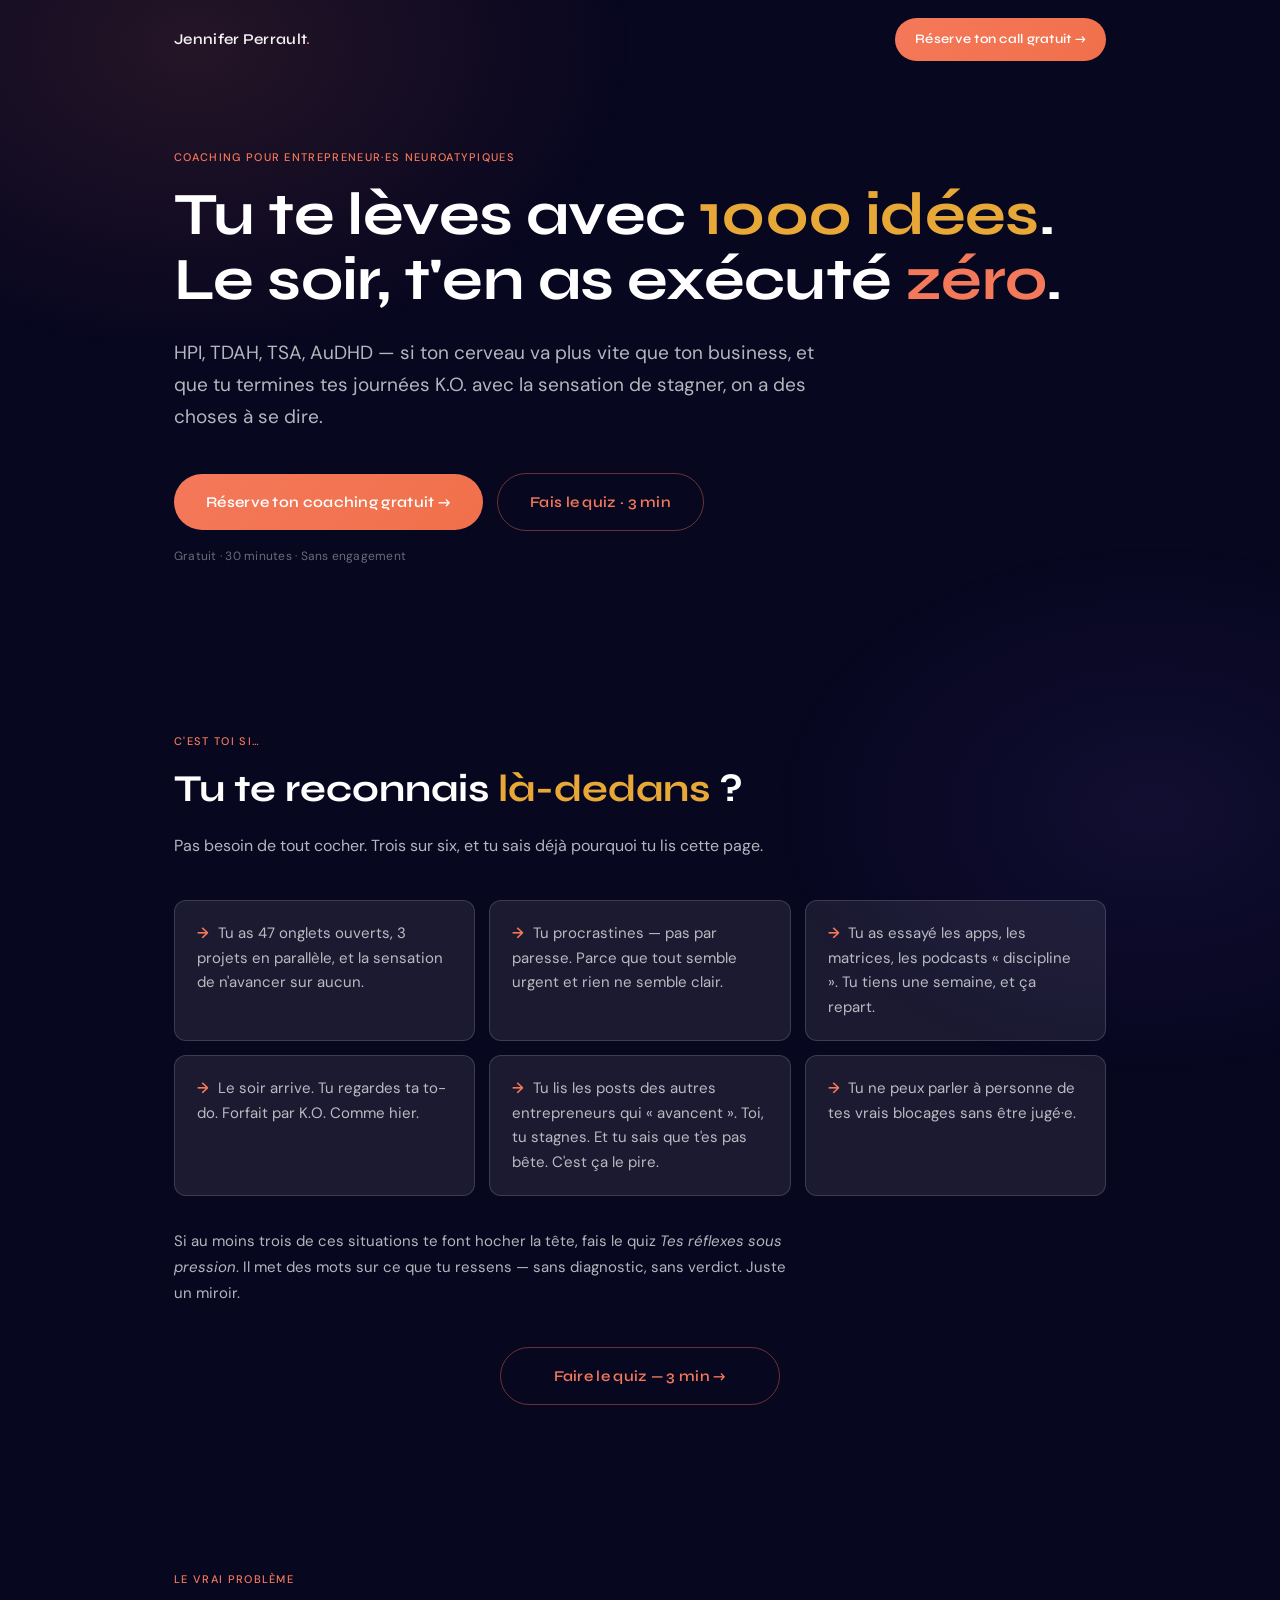
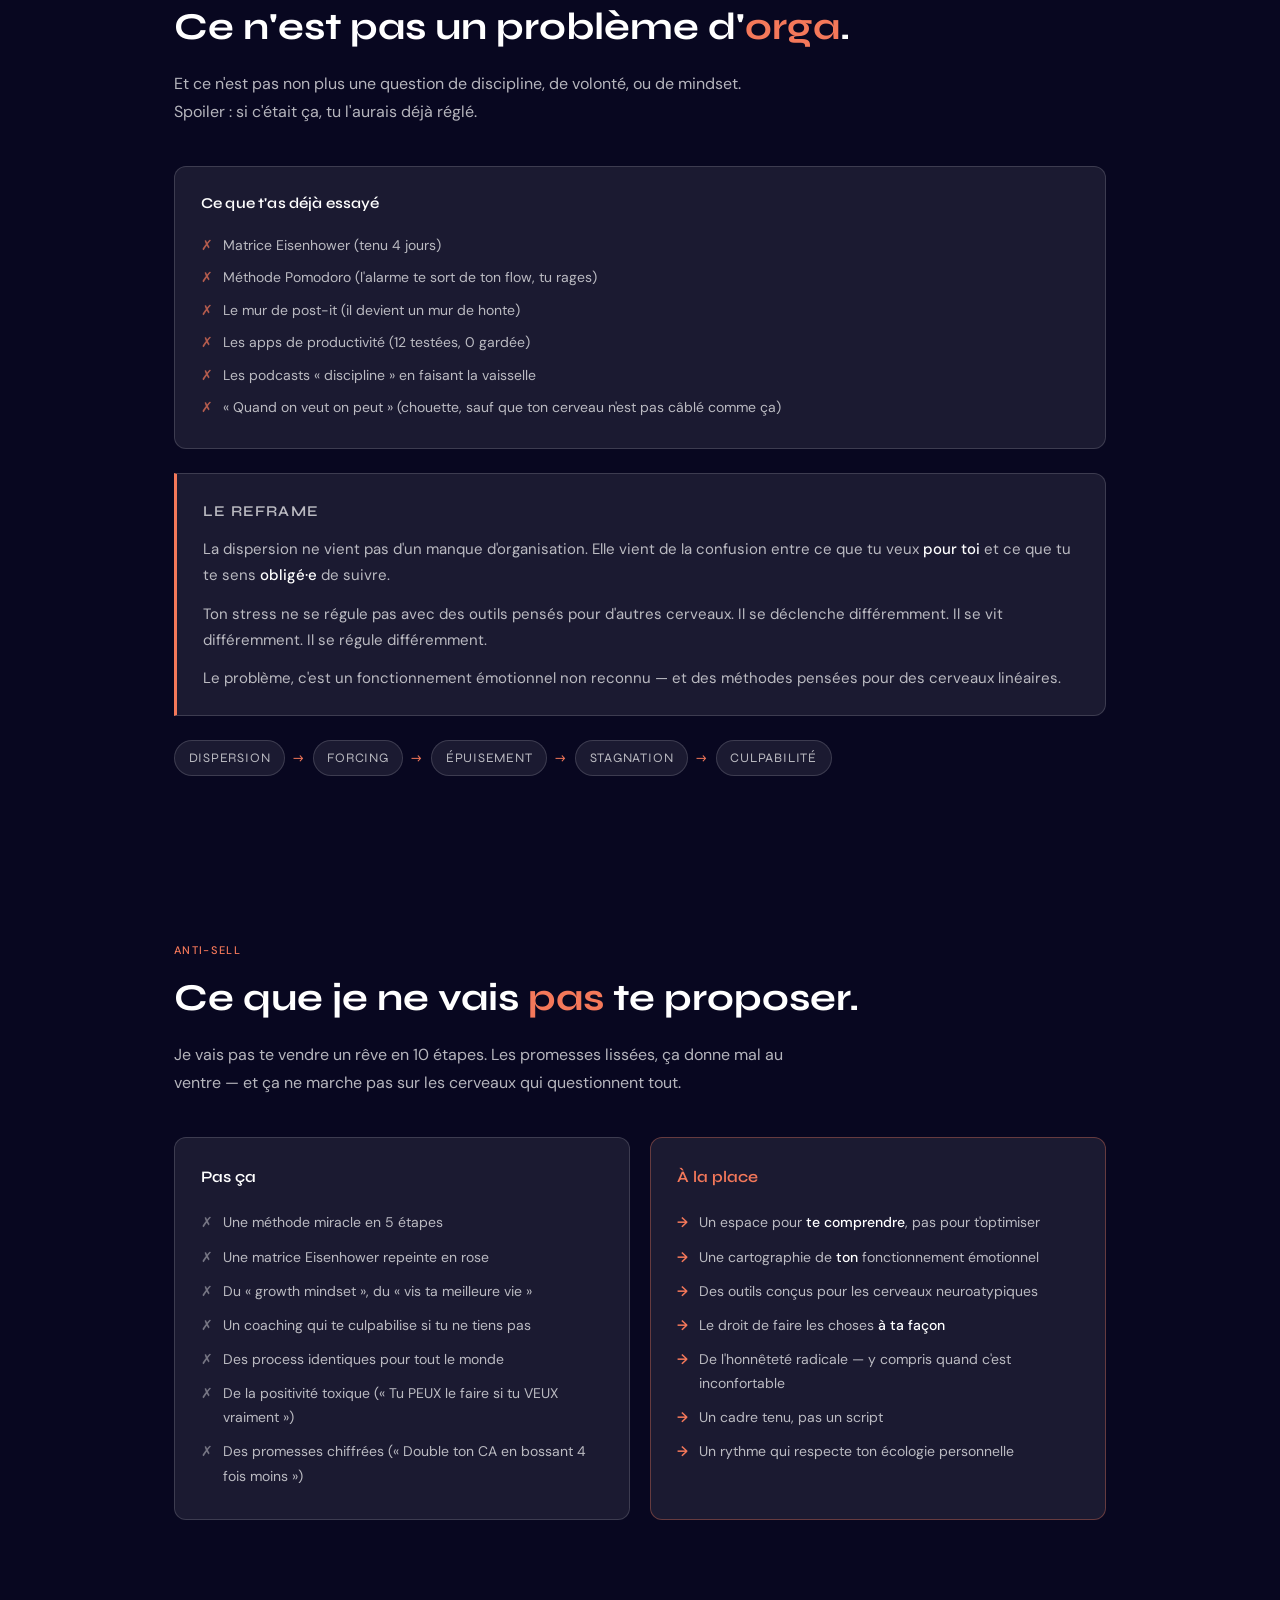
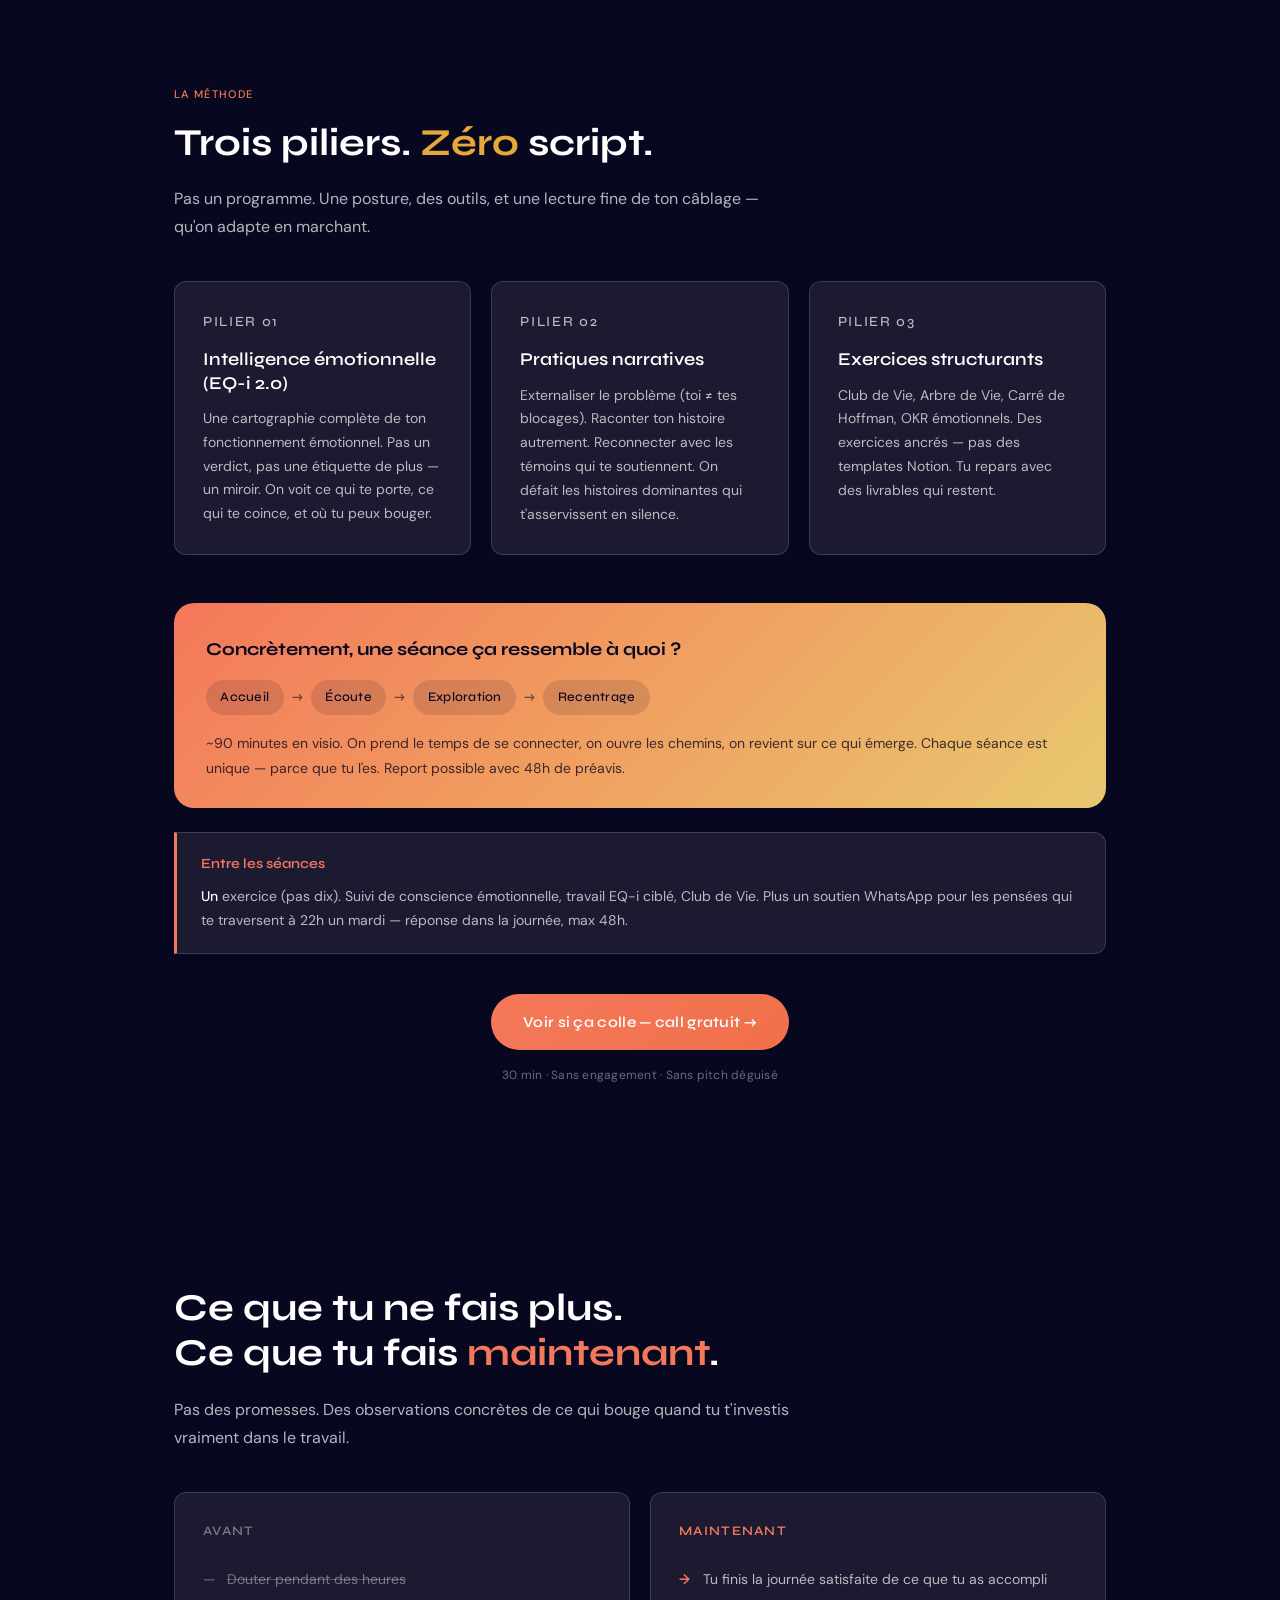
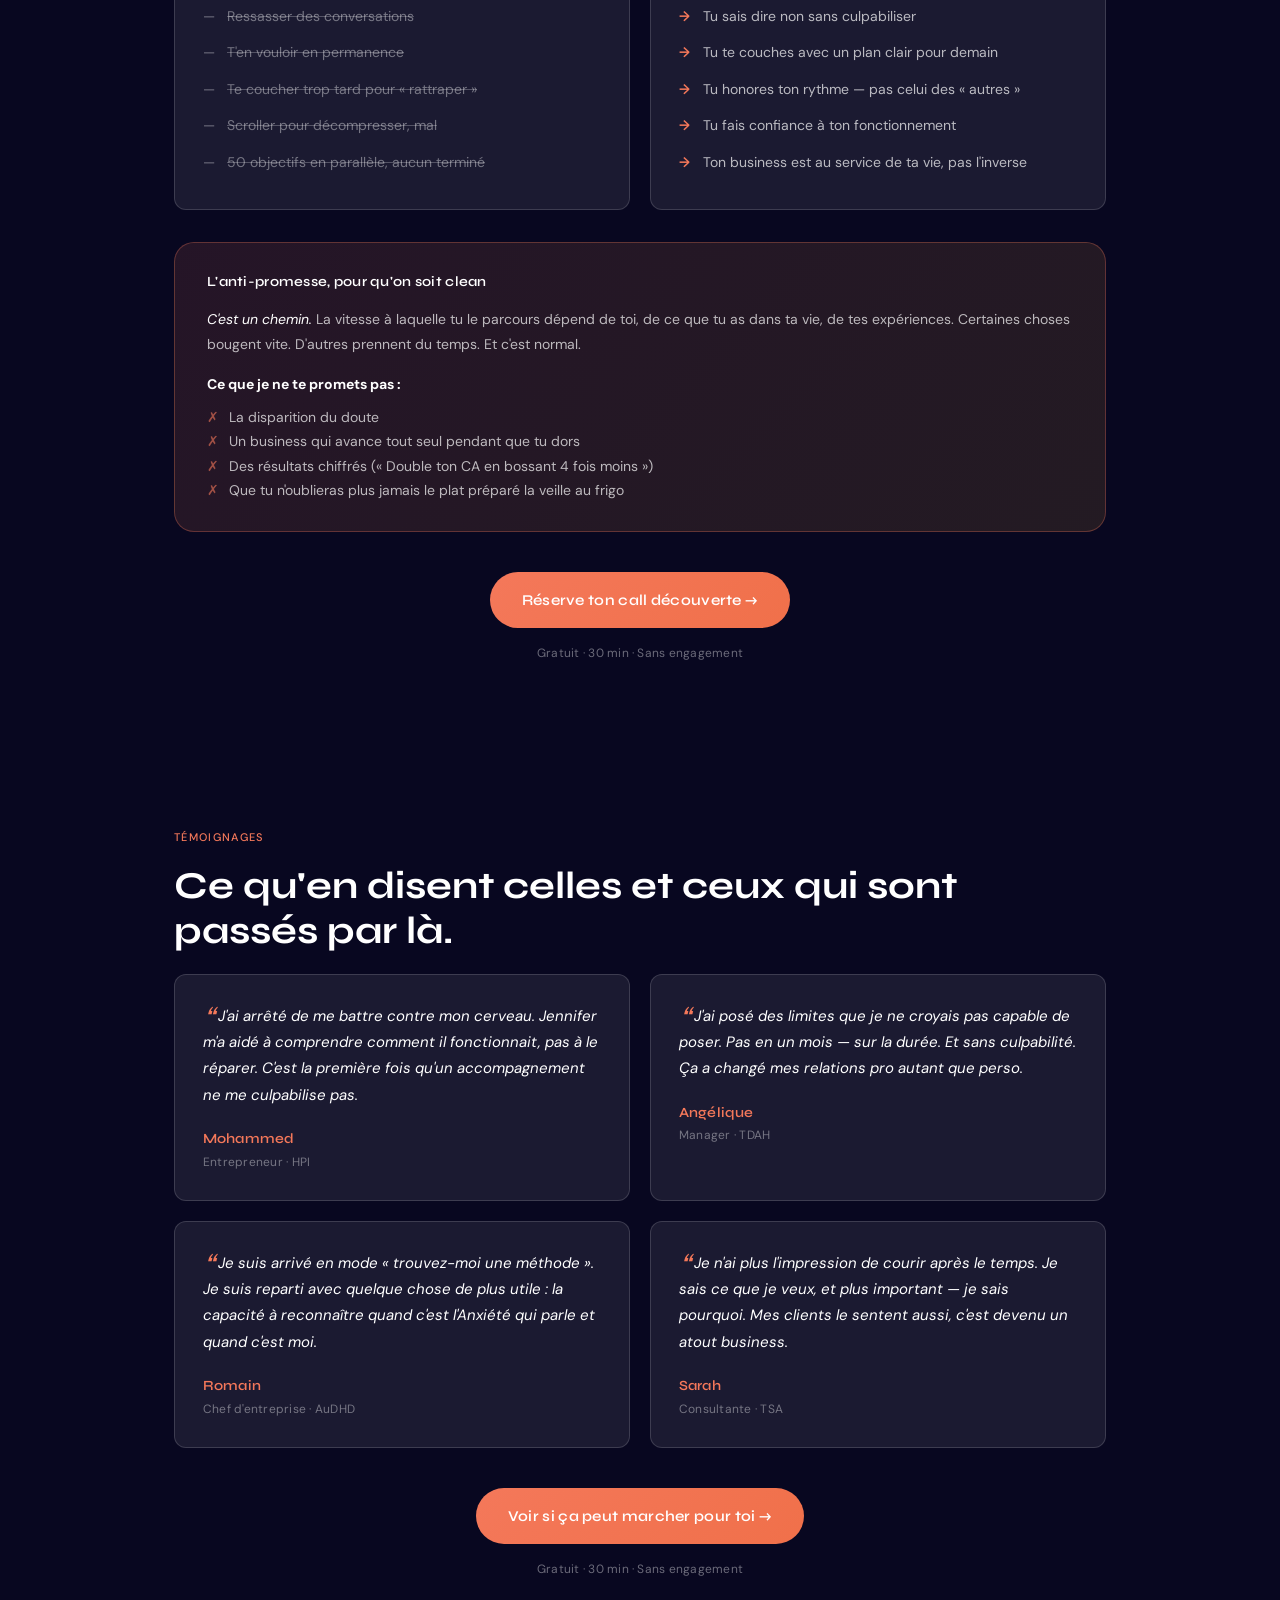
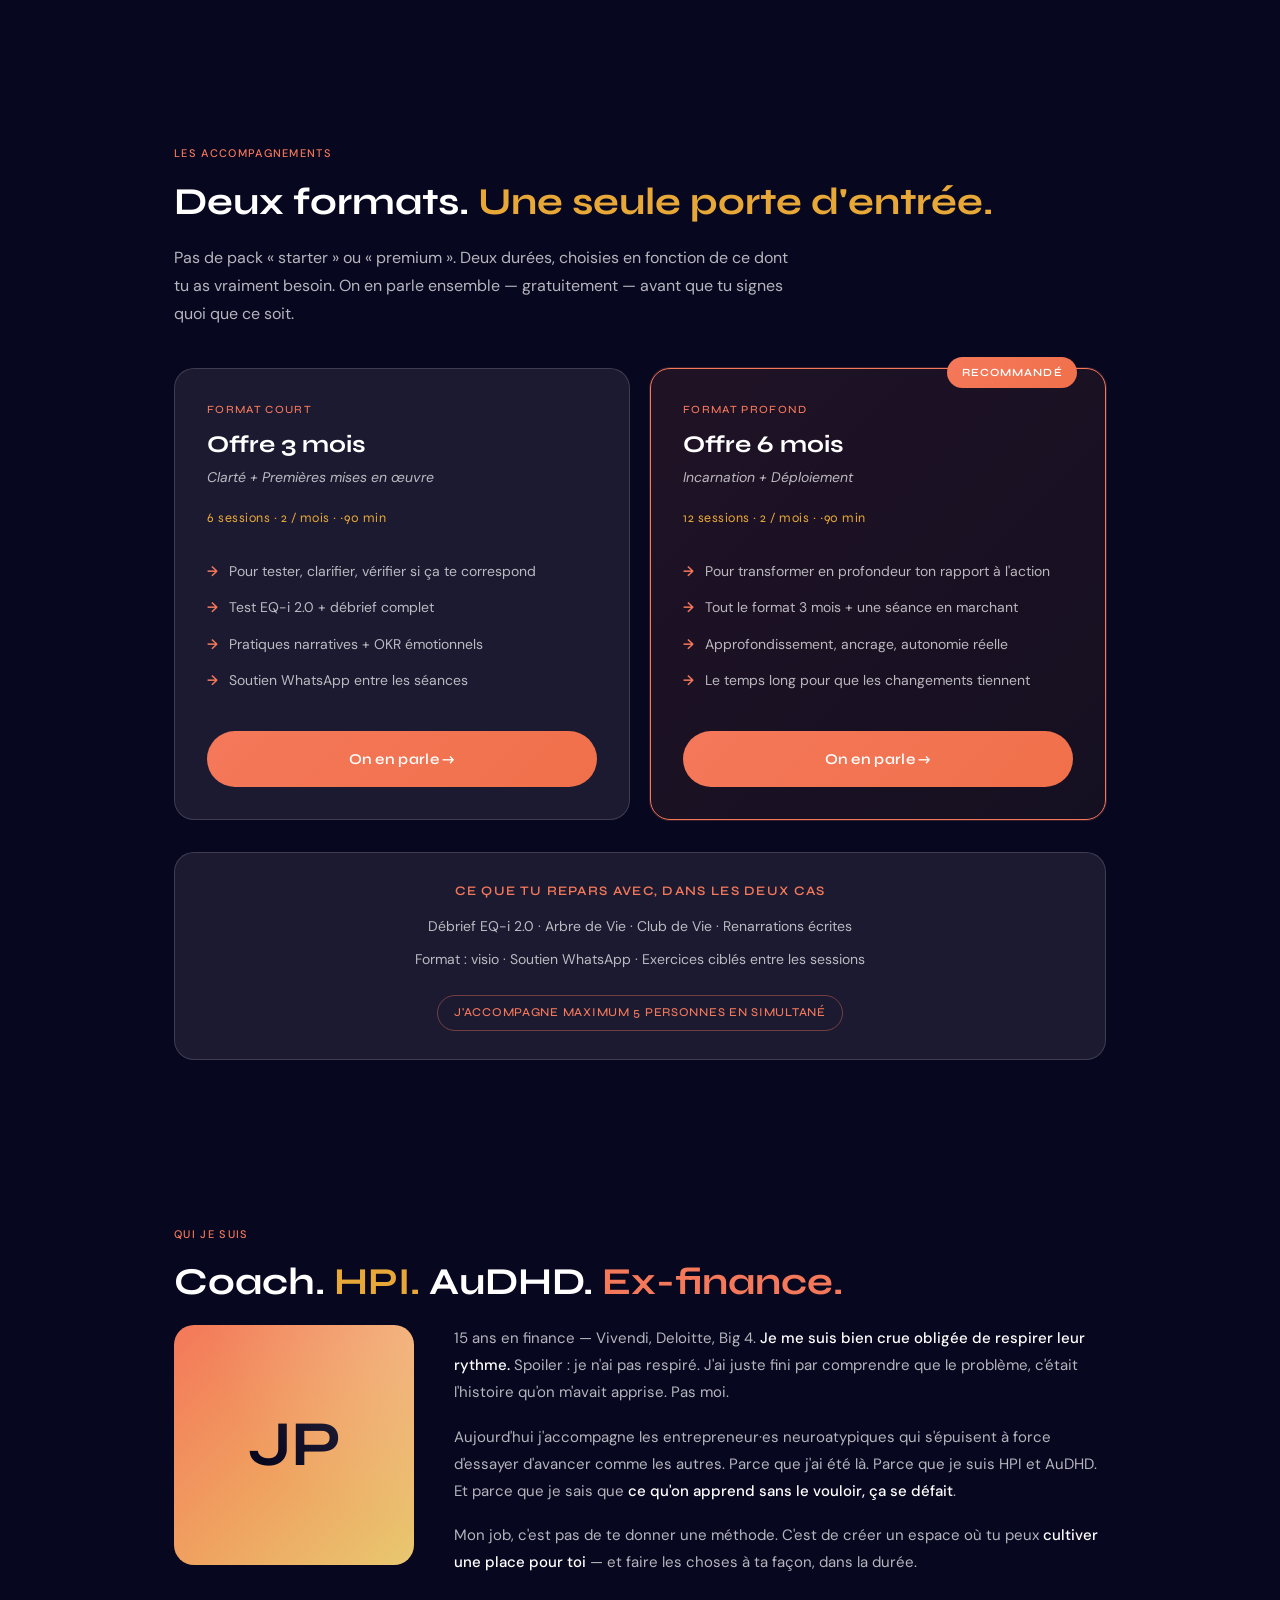
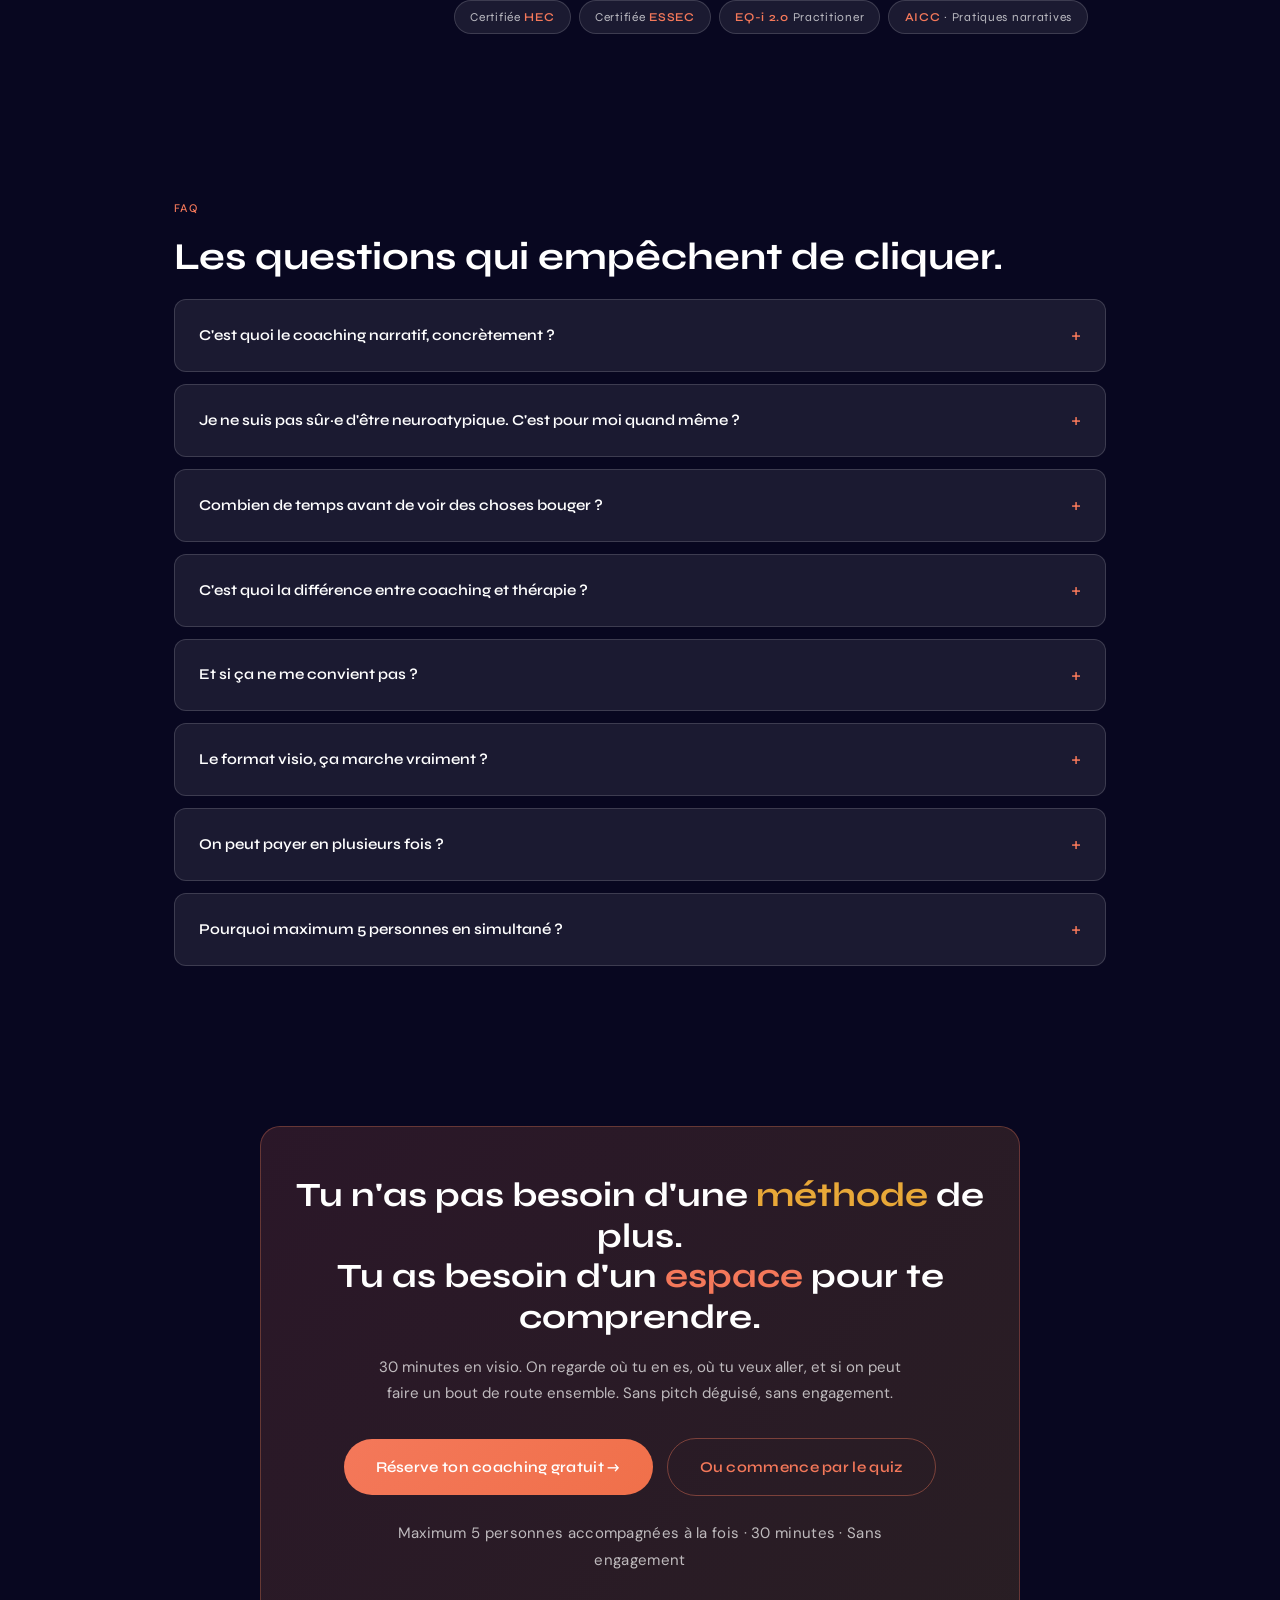
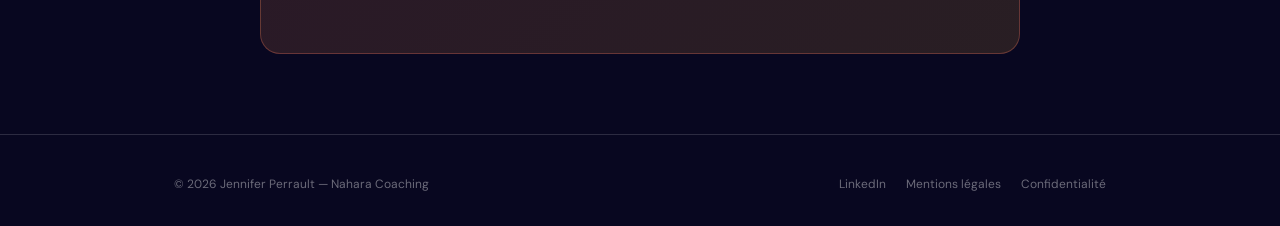
==== index.html @ 81ab76dd "Initial commit" ====
<!DOCTYPE html>
<html lang="fr">
<head>
<meta charset="UTF-8" />
<meta name="viewport" content="width=device-width, initial-scale=1.0" />
<title>Jennifer Perrault — Coaching pour entrepreneur·es neuroatypiques</title>
<meta name="description" content="Coaching narratif + intelligence émotionnelle pour entrepreneur·es HPI, TDAH, TSA. Sortir du cycle dispersion → forcing → épuisement, sans méthode miracle." />
<meta name="author" content="Jennifer Perrault — Nahara Coaching" />
<meta name="robots" content="index, follow" />
<link rel="canonical" href="https://nahara-coaching.com/" />

<meta property="og:type" content="website" />
<meta property="og:title" content="Jennifer Perrault — Coaching pour entrepreneur·es neuroatypiques" />
<meta property="og:description" content="Si ton cerveau va plus vite que ton business, on a des choses à se dire. HPI · TDAH · TSA · AuDHD." />
<meta property="og:url" content="https://nahara-coaching.com/" />
<meta property="og:image" content="https://nahara-coaching.com/assets/img/og-image.svg" />
<meta property="og:locale" content="fr_FR" />
<meta name="twitter:card" content="summary_large_image" />
<meta name="twitter:title" content="Jennifer Perrault — Coaching pour entrepreneur·es neuroatypiques" />
<meta name="twitter:description" content="Si ton cerveau va plus vite que ton business, on a des choses à se dire." />
<meta name="twitter:image" content="https://nahara-coaching.com/assets/img/og-image.svg" />
<meta name="theme-color" content="#080720" />

<link rel="icon" type="image/svg+xml" href="assets/img/favicon.svg" />

<link rel="preconnect" href="https://fonts.googleapis.com" />
<link rel="preconnect" href="https://fonts.gstatic.com" crossorigin />
<link href="https://fonts.googleapis.com/css2?family=Syne:wght@400;500;600;700&family=DM+Sans:ital,wght@0,300;0,400;0,500;1,300;1,400&display=swap" rel="stylesheet" />

<link rel="stylesheet" href="assets/css/styles.css" />
</head>
<body>

<a href="#main" class="skip-link">Aller au contenu</a>

<header class="site-header" id="siteHeader">
  <div class="header-inner">
    <a href="#top" class="logo" aria-label="Jennifer Perrault — Retour en haut">Jennifer Perrault<span>.</span></a>
    <a href="https://calendly.com/jennifer-perrault/call-decouverte" class="header-cta" target="_blank" rel="noopener">
      <span class="header-cta-full">Réserve ton call gratuit</span>
      <span aria-hidden="true">→</span>
    </a>
  </div>
</header>

<main id="main">
  <a id="top" tabindex="-1"></a>

  <!-- ============= HERO ============= -->
  <section class="hero" aria-labelledby="hero-h1">
    <div class="container">
      <p class="eyebrow reveal">Coaching pour entrepreneur·es neuroatypiques</p>
      <h1 id="hero-h1" class="reveal">
        Tu te lèves avec <span class="accent-gold">1000 idées</span>.<br>
        Le soir, t'en as exécuté <span class="accent-coral">zéro</span>.
      </h1>
      <p class="hero-sub reveal">
        HPI, TDAH, TSA, AuDHD — si ton cerveau va plus vite que ton business, et que tu termines tes journées K.O. avec la sensation de stagner, on a des choses à se dire.
      </p>
      <div class="btn-group reveal">
        <a href="https://calendly.com/jennifer-perrault/call-decouverte" class="btn btn-primary" target="_blank" rel="noopener">
          Réserve ton coaching gratuit →
        </a>
        <a href="https://quiz.khalil.dedyn.io" class="btn btn-secondary" target="_blank" rel="noopener">
          Fais le quiz · 3 min
        </a>
      </div>
      <p class="micro reveal">Gratuit · 30 minutes · Sans engagement</p>
    </div>
  </section>

  <!-- ============= IDENTIFICATION ============= -->
  <section id="identification" aria-labelledby="id-h2">
    <div class="container">
      <p class="eyebrow reveal">C'est toi si…</p>
      <h2 id="id-h2" class="section-title reveal">Tu te reconnais <span>là-dedans</span> ?</h2>
      <p class="section-sub reveal">
        Pas besoin de tout cocher. Trois sur six, et tu sais déjà pourquoi tu lis cette page.
      </p>

      <div class="id-grid">
        <div class="id-card reveal">Tu as 47 onglets ouverts, 3 projets en parallèle, et la sensation de n'avancer sur aucun.</div>
        <div class="id-card reveal">Tu procrastines — pas par paresse. Parce que tout semble urgent et rien ne semble clair.</div>
        <div class="id-card reveal">Tu as essayé les apps, les matrices, les podcasts « discipline ». Tu tiens une semaine, et ça repart.</div>
        <div class="id-card reveal">Le soir arrive. Tu regardes ta to-do. Forfait par K.O. Comme hier.</div>
        <div class="id-card reveal">Tu lis les posts des autres entrepreneurs qui « avancent ». Toi, tu stagnes. Et tu sais que t'es pas bête. C'est ça le pire.</div>
        <div class="id-card reveal">Tu ne peux parler à personne de tes vrais blocages sans être jugé·e.</div>
      </div>

      <p class="id-transition reveal">
        Si au moins trois de ces situations te font hocher la tête, fais le quiz <em>Tes réflexes sous pression</em>. Il met des mots sur ce que tu ressens — sans diagnostic, sans verdict. Juste un miroir.
      </p>
      <div class="cta-strip reveal">
        <a href="https://quiz.khalil.dedyn.io" class="btn btn-secondary" target="_blank" rel="noopener">
          Faire le quiz — 3 min →
        </a>
      </div>
    </div>
  </section>

  <!-- ============= LE VRAI PROBLÈME ============= -->
  <section id="probleme" aria-labelledby="probleme-h2">
    <div class="container">
      <p class="eyebrow reveal">Le vrai problème</p>
      <h2 id="probleme-h2" class="section-title reveal">
        Ce n'est pas un problème d'<em>orga</em>.
      </h2>
      <p class="section-sub reveal">
        Et ce n'est pas non plus une question de discipline, de volonté, ou de mindset. Spoiler : si c'était ça, tu l'aurais déjà réglé.
      </p>

      <div class="problem-grid">
        <div class="tried-list reveal">
          <h3>Ce que t'as déjà essayé</h3>
          <ul>
            <li>Matrice Eisenhower (tenu 4 jours)</li>
            <li>Méthode Pomodoro (l'alarme te sort de ton flow, tu rages)</li>
            <li>Le mur de post-it (il devient un mur de honte)</li>
            <li>Les apps de productivité (12 testées, 0 gardée)</li>
            <li>Les podcasts « discipline » en faisant la vaisselle</li>
            <li>« Quand on veut on peut » (chouette, sauf que ton cerveau n'est pas câblé comme ça)</li>
          </ul>
        </div>

        <div class="reframe reveal">
          <p class="reframe-title">Le reframe</p>
          <p>
            La dispersion ne vient pas d'un manque d'organisation. Elle vient de la confusion entre ce que tu veux <strong>pour toi</strong> et ce que tu te sens <strong>obligé·e</strong> de suivre.
          </p>
          <p>
            Ton stress ne se régule pas avec des outils pensés pour d'autres cerveaux. Il se déclenche différemment. Il se vit différemment. Il se régule différemment.
          </p>
          <p>
            Le problème, c'est un fonctionnement émotionnel non reconnu — et des méthodes pensées pour des cerveaux linéaires.
          </p>
        </div>
      </div>

      <div class="cycle reveal" aria-label="Cycle : dispersion, forcing, épuisement, stagnation, culpabilité">
        <span>Dispersion</span>
        <span class="arrow" aria-hidden="true">→</span>
        <span>Forcing</span>
        <span class="arrow" aria-hidden="true">→</span>
        <span>Épuisement</span>
        <span class="arrow" aria-hidden="true">→</span>
        <span>Stagnation</span>
        <span class="arrow" aria-hidden="true">→</span>
        <span>Culpabilité</span>
      </div>
    </div>
  </section>

  <!-- ============= ANTI-SELL ============= -->
  <section id="anti-sell" aria-labelledby="antisell-h2">
    <div class="container">
      <p class="eyebrow reveal">Anti-sell</p>
      <h2 id="antisell-h2" class="section-title reveal">Ce que je ne vais <em>pas</em> te proposer.</h2>
      <p class="section-sub reveal">
        Je vais pas te vendre un rêve en 10 étapes. Les promesses lissées, ça donne mal au ventre — et ça ne marche pas sur les cerveaux qui questionnent tout.
      </p>

      <div class="anti-sell">
        <div class="anti-col negative reveal">
          <h3>Pas ça</h3>
          <ul>
            <li>Une méthode miracle en 5 étapes</li>
            <li>Une matrice Eisenhower repeinte en rose</li>
            <li>Du « growth mindset », du « vis ta meilleure vie »</li>
            <li>Un coaching qui te culpabilise si tu ne tiens pas</li>
            <li>Des process identiques pour tout le monde</li>
            <li>De la positivité toxique (« Tu PEUX le faire si tu VEUX vraiment »)</li>
            <li>Des promesses chiffrées (« Double ton CA en bossant 4 fois moins »)</li>
          </ul>
        </div>
        <div class="anti-col positive reveal">
          <h3>À la place</h3>
          <ul>
            <li>Un espace pour <strong>te comprendre</strong>, pas pour t'optimiser</li>
            <li>Une cartographie de <strong>ton</strong> fonctionnement émotionnel</li>
            <li>Des outils conçus pour les cerveaux neuroatypiques</li>
            <li>Le droit de faire les choses <strong>à ta façon</strong></li>
            <li>De l'honnêteté radicale — y compris quand c'est inconfortable</li>
            <li>Un cadre tenu, pas un script</li>
            <li>Un rythme qui respecte ton écologie personnelle</li>
          </ul>
        </div>
      </div>
    </div>
  </section>

  <!-- ============= MÉTHODE ============= -->
  <section id="methode" aria-labelledby="methode-h2">
    <div class="container">
      <p class="eyebrow reveal">La méthode</p>
      <h2 id="methode-h2" class="section-title reveal">
        Trois piliers. <span>Zéro</span> script.
      </h2>
      <p class="section-sub reveal">
        Pas un programme. Une posture, des outils, et une lecture fine de ton câblage — qu'on adapte en marchant.
      </p>

      <div class="pillars">
        <article class="pillar reveal">
          <p class="pillar-num">Pilier 01</p>
          <h3>Intelligence émotionnelle (EQ-i 2.0)</h3>
          <p>Une cartographie complète de ton fonctionnement émotionnel. Pas un verdict, pas une étiquette de plus — un miroir. On voit ce qui te porte, ce qui te coince, et où tu peux bouger.</p>
        </article>
        <article class="pillar reveal">
          <p class="pillar-num">Pilier 02</p>
          <h3>Pratiques narratives</h3>
          <p>Externaliser le problème (toi ≠ tes blocages). Raconter ton histoire autrement. Reconnecter avec les témoins qui te soutiennent. On défait les histoires dominantes qui t'asservissent en silence.</p>
        </article>
        <article class="pillar reveal">
          <p class="pillar-num">Pilier 03</p>
          <h3>Exercices structurants</h3>
          <p>Club de Vie, Arbre de Vie, Carré de Hoffman, OKR émotionnels. Des exercices ancrés — pas des templates Notion. Tu repars avec des livrables qui restent.</p>
        </article>
      </div>

      <div class="session-block reveal">
        <h3>Concrètement, une séance ça ressemble à quoi ?</h3>
        <div class="session-flow" aria-label="Déroulé d'une séance">
          <span>Accueil</span>
          <span class="arrow" aria-hidden="true">→</span>
          <span>Écoute</span>
          <span class="arrow" aria-hidden="true">→</span>
          <span>Exploration</span>
          <span class="arrow" aria-hidden="true">→</span>
          <span>Recentrage</span>
        </div>
        <p>
          ~90 minutes en visio. On prend le temps de se connecter, on ouvre les chemins, on revient sur ce qui émerge. Chaque séance est unique — parce que tu l'es. Report possible avec 48h de préavis.
        </p>
      </div>

      <div class="between-sessions reveal">
        <h4>Entre les séances</h4>
        <p>
          <strong>Un</strong> exercice (pas dix). Suivi de conscience émotionnelle, travail EQ-i ciblé, Club de Vie. Plus un soutien WhatsApp pour les pensées qui te traversent à 22h un mardi — réponse dans la journée, max 48h.
        </p>
      </div>

      <div class="cta-strip reveal">
        <a href="https://calendly.com/jennifer-perrault/call-decouverte" class="btn btn-primary" target="_blank" rel="noopener">
          Voir si ça colle — call gratuit →
        </a>
        <span class="micro">30 min · Sans engagement · Sans pitch déguisé</span>
      </div>
    </div>
  </section>

  <!-- ============= RÉSULTATS ============= -->
  <section id="resultats" aria-labelledby="resultats-h2">
    <div class="container">
      <p class="eyebrow reveal">Ce qui peut changer</p>
      <h2 id="resultats-h2" class="section-title reveal">
        Ce que tu ne fais plus.<br>Ce que tu fais <em>maintenant</em>.
      </h2>
      <p class="section-sub reveal">
        Pas des promesses. Des observations concrètes de ce qui bouge quand tu t'investis vraiment dans le travail.
      </p>

      <div class="results-grid">
        <div class="result-col before reveal">
          <h3>Avant</h3>
          <ul>
            <li>Douter pendant des heures</li>
            <li>Ressasser des conversations</li>
            <li>T'en vouloir en permanence</li>
            <li>Te coucher trop tard pour « rattraper »</li>
            <li>Scroller pour décompresser, mal</li>
            <li>50 objectifs en parallèle, aucun terminé</li>
          </ul>
        </div>
        <div class="result-col after reveal">
          <h3>Maintenant</h3>
          <ul>
            <li>Tu finis la journée satisfaite de ce que tu as accompli</li>
            <li>Tu sais dire non sans culpabiliser</li>
            <li>Tu te couches avec un plan clair pour demain</li>
            <li>Tu honores ton rythme — pas celui des « autres »</li>
            <li>Tu fais confiance à ton fonctionnement</li>
            <li>Ton business est au service de ta vie, pas l'inverse</li>
          </ul>
        </div>
      </div>

      <div class="anti-promise reveal">
        <h4>L'anti-promesse, pour qu'on soit clean</h4>
        <p>
          <em>C'est un chemin.</em> La vitesse à laquelle tu le parcours dépend de toi, de ce que tu as dans ta vie, de tes expériences. Certaines choses bougent vite. D'autres prennent du temps. Et c'est normal.
        </p>
        <p class="not-promise-label"><strong>Ce que je ne te promets pas :</strong></p>
        <ul>
          <li>La disparition du doute</li>
          <li>Un business qui avance tout seul pendant que tu dors</li>
          <li>Des résultats chiffrés (« Double ton CA en bossant 4 fois moins »)</li>
          <li>Que tu n'oublieras plus jamais le plat préparé la veille au frigo</li>
        </ul>
      </div>

      <div class="cta-strip reveal">
        <a href="https://calendly.com/jennifer-perrault/call-decouverte" class="btn btn-primary" target="_blank" rel="noopener">
          Réserve ton call découverte →
        </a>
        <span class="micro">Gratuit · 30 min · Sans engagement</span>
      </div>
    </div>
  </section>

  <!-- ============= TÉMOIGNAGES ============= -->
  <section id="temoignages" aria-labelledby="temoignages-h2">
    <div class="container">
      <p class="eyebrow reveal">Témoignages</p>
      <h2 id="temoignages-h2" class="section-title reveal">Ce qu'en disent celles et ceux qui sont passés par là.</h2>

      <div class="testimonials">
        <article class="testimonial reveal">
          <p class="testimonial-quote">J'ai arrêté de me battre contre mon cerveau. Jennifer m'a aidé à comprendre comment il fonctionnait, pas à le réparer. C'est la première fois qu'un accompagnement ne me culpabilise pas.</p>
          <p class="testimonial-author">Mohammed</p>
          <p class="testimonial-role">Entrepreneur · HPI</p>
        </article>
        <article class="testimonial reveal">
          <p class="testimonial-quote">J'ai posé des limites que je ne croyais pas capable de poser. Pas en un mois — sur la durée. Et sans culpabilité. Ça a changé mes relations pro autant que perso.</p>
          <p class="testimonial-author">Angélique</p>
          <p class="testimonial-role">Manager · TDAH</p>
        </article>
        <article class="testimonial reveal">
          <p class="testimonial-quote">Je suis arrivé en mode « trouvez-moi une méthode ». Je suis reparti avec quelque chose de plus utile : la capacité à reconnaître quand c'est l'Anxiété qui parle et quand c'est moi.</p>
          <p class="testimonial-author">Romain</p>
          <p class="testimonial-role">Chef d'entreprise · AuDHD</p>
        </article>
        <article class="testimonial reveal">
          <p class="testimonial-quote">Je n'ai plus l'impression de courir après le temps. Je sais ce que je veux, et plus important — je sais pourquoi. Mes clients le sentent aussi, c'est devenu un atout business.</p>
          <p class="testimonial-author">Sarah</p>
          <p class="testimonial-role">Consultante · TSA</p>
        </article>
      </div>

      <div class="cta-strip reveal">
        <a href="https://calendly.com/jennifer-perrault/call-decouverte" class="btn btn-primary" target="_blank" rel="noopener">
          Voir si ça peut marcher pour toi →
        </a>
        <span class="micro">Gratuit · 30 min · Sans engagement</span>
      </div>
    </div>
  </section>

  <!-- ============= OFFRES ============= -->
  <section id="offres" aria-labelledby="offres-h2">
    <div class="container">
      <p class="eyebrow reveal">Les accompagnements</p>
      <h2 id="offres-h2" class="section-title reveal">Deux formats. <span>Une seule porte d'entrée.</span></h2>
      <p class="section-sub reveal">
        Pas de pack « starter » ou « premium ». Deux durées, choisies en fonction de ce dont tu as vraiment besoin. On en parle ensemble — gratuitement — avant que tu signes quoi que ce soit.
      </p>

      <div class="offers">
        <article class="offer reveal">
          <p class="offer-eyebrow">Format court</p>
          <h3>Offre 3 mois</h3>
          <p class="offer-tagline">Clarté + Premières mises en œuvre</p>
          <p class="offer-duration">6 sessions · 2 / mois · ~90 min</p>
          <ul>
            <li>Pour tester, clarifier, vérifier si ça te correspond</li>
            <li>Test EQ-i 2.0 + débrief complet</li>
            <li>Pratiques narratives + OKR émotionnels</li>
            <li>Soutien WhatsApp entre les séances</li>
          </ul>
          <a href="https://calendly.com/jennifer-perrault/call-decouverte" class="btn btn-primary" target="_blank" rel="noopener">On en parle →</a>
        </article>

        <article class="offer featured reveal">
          <span class="offer-badge">Recommandé</span>
          <p class="offer-eyebrow">Format profond</p>
          <h3>Offre 6 mois</h3>
          <p class="offer-tagline">Incarnation + Déploiement</p>
          <p class="offer-duration">12 sessions · 2 / mois · ~90 min</p>
          <ul>
            <li>Pour transformer en profondeur ton rapport à l'action</li>
            <li>Tout le format 3 mois + une séance en marchant</li>
            <li>Approfondissement, ancrage, autonomie réelle</li>
            <li>Le temps long pour que les changements tiennent</li>
          </ul>
          <a href="https://calendly.com/jennifer-perrault/call-decouverte" class="btn btn-primary" target="_blank" rel="noopener">On en parle →</a>
        </article>
      </div>

      <div class="offer-common reveal">
        <h4>Ce que tu repars avec, dans les deux cas</h4>
        <p>Débrief EQ-i 2.0 · Arbre de Vie · Club de Vie · Renarrations écrites</p>
        <p>Format : visio · Soutien WhatsApp · Exercices ciblés entre les sessions</p>
        <span class="scarcity">J'accompagne maximum 5 personnes en simultané</span>
      </div>
    </div>
  </section>

  <!-- ============= ABOUT ============= -->
  <section id="about" aria-labelledby="about-h2">
    <div class="container">
      <p class="eyebrow reveal">Qui je suis</p>
      <h2 id="about-h2" class="section-title reveal">Coach. <span>HPI.</span> AuDHD. <em>Ex-finance.</em></h2>

      <div class="about">
        <div class="about-photo reveal" aria-hidden="true">
          <!-- Remplacer par <img src="assets/img/jennifer.jpg" alt="Jennifer Perrault" loading="lazy" /> -->
          JP
        </div>
        <div class="about-text reveal">
          <p>
            15 ans en finance — Vivendi, Deloitte, Big 4. <strong>Je me suis bien crue obligée de respirer leur rythme.</strong> Spoiler : je n'ai pas respiré. J'ai juste fini par comprendre que le problème, c'était l'histoire qu'on m'avait apprise. Pas moi.
          </p>
          <p>
            Aujourd'hui j'accompagne les entrepreneur·es neuroatypiques qui s'épuisent à force d'essayer d'avancer comme les autres. Parce que j'ai été là. Parce que je suis HPI et AuDHD. Et parce que je sais que <strong>ce qu'on apprend sans le vouloir, ça se défait</strong>.
          </p>
          <p>
            Mon job, c'est pas de te donner une méthode. C'est de créer un espace où tu peux <strong>cultiver une place pour toi</strong> — et faire les choses à ta façon, dans la durée.
          </p>

          <div class="badges">
            <span class="badge">Certifiée <strong>HEC</strong></span>
            <span class="badge">Certifiée <strong>ESSEC</strong></span>
            <span class="badge"><strong>EQ-i 2.0</strong> Practitioner</span>
            <span class="badge"><strong>AICC</strong> · Pratiques narratives</span>
          </div>
        </div>
      </div>
    </div>
  </section>

  <!-- ============= FAQ ============= -->
  <section id="faq" aria-labelledby="faq-h2">
    <div class="container">
      <p class="eyebrow reveal">FAQ</p>
      <h2 id="faq-h2" class="section-title reveal">Les questions qui empêchent de cliquer.</h2>

      <div class="faq-list reveal">
        <details class="faq-item">
          <summary>C'est quoi le coaching narratif, concrètement ?</summary>
          <div class="faq-answer">
            <p>Une approche qui considère que tu n'es pas tes blocages. On externalise le problème (l'Anxiété, l'Évitement, le Forcing — avec des majuscules, parce que ce sont des personnages, pas toi), on raconte ton histoire autrement, et on reconnecte avec ce qui te porte vraiment.</p>
            <p>Ce n'est pas une méthode rigide. C'est une posture, et des conversations qui font bouger ce que les listes de tâches n'arriveront jamais à bouger.</p>
          </div>
        </details>

        <details class="faq-item">
          <summary>Je ne suis pas sûr·e d'être neuroatypique. C'est pour moi quand même ?</summary>
          <div class="faq-answer">
            <p>Oui. Tu n'as pas besoin d'un diagnostic pour commencer. Beaucoup de mes client·es se sont auto-identifié·es, ou découvrent leur fonctionnement <em>pendant</em> l'accompagnement. Le test EQ-i 2.0 cartographie ton fonctionnement émotionnel — peu importe l'étiquette.</p>
          </div>
        </details>

        <details class="faq-item">
          <summary>Combien de temps avant de voir des choses bouger ?</summary>
          <div class="faq-answer">
            <p>Honnêtement ? Certaines choses bougent dès la première séance — souvent du soulagement, de la clarté, l'impression d'être enfin entendu·e. D'autres prennent 3, 6 mois. C'est un chemin, pas un sprint.</p>
            <p>Si tu cherches une transformation en 21 jours, je ne suis pas la bonne personne — et ce n'est pas un mauvais signal, c'est juste pas mon job.</p>
          </div>
        </details>

        <details class="faq-item">
          <summary>C'est quoi la différence entre coaching et thérapie ?</summary>
          <div class="faq-answer">
            <p>Je ne fais pas de thérapie. Je ne traite pas de pathologie. Je ne remplace pas un·e psy ou un·e psychiatre.</p>
            <p>Le coaching travaille sur ton fonctionnement actuel, tes choix, ta direction. Si tu identifies des sujets qui relèvent du thérapeutique pendant l'accompagnement, je te le dis honnêtement — et on peut articuler.</p>
          </div>
        </details>

        <details class="faq-item">
          <summary>Et si ça ne me convient pas ?</summary>
          <div class="faq-answer">
            <p>C'est exactement pour ça que le premier call est gratuit, et que l'offre 3 mois existe : pour tester, vérifier, sans engagement long. On évalue ensemble si on continue, ou pas. Pas de drama.</p>
          </div>
        </details>

        <details class="faq-item">
          <summary>Le format visio, ça marche vraiment ?</summary>
          <div class="faq-answer">
            <p>Oui, et même mieux pour beaucoup de cerveaux neuroatypiques (tu choisis ton environnement, tu peux te lever, tu maîtrises les stimuli). L'offre 6 mois inclut une séance en marchant si tu veux varier.</p>
          </div>
        </details>

        <details class="faq-item">
          <summary>On peut payer en plusieurs fois ?</summary>
          <div class="faq-answer">
            <p>Oui. Le paiement est mensualisé sur la durée de ton accompagnement (3 ou 6 mois). On en parle pendant le call découverte — sans pitch, sans pression.</p>
          </div>
        </details>

        <details class="faq-item">
          <summary>Pourquoi maximum 5 personnes en simultané ?</summary>
          <div class="faq-answer">
            <p>Parce que c'est ce que je peux porter en restant qualitative. Mon travail demande de la disponibilité mentale entre les séances — pas juste pendant. À plus de 5, je ne tiens pas la qualité. À moins de 5, je m'ennuie. C'est ma jauge.</p>
          </div>
        </details>
      </div>
    </div>
  </section>

  <!-- ============= CTA FINAL ============= -->
  <section id="final" aria-labelledby="final-h2">
    <div class="container">
      <div class="final-cta reveal">
        <h2 id="final-h2">
          Tu n'as pas besoin d'une <span>méthode</span> de plus.<br>
          Tu as besoin d'un <em>espace</em> pour te comprendre.
        </h2>
        <p>
          30 minutes en visio. On regarde où tu en es, où tu veux aller, et si on peut faire un bout de route ensemble. Sans pitch déguisé, sans engagement.
        </p>
        <div class="btn-group">
          <a href="https://calendly.com/jennifer-perrault/call-decouverte" class="btn btn-primary" target="_blank" rel="noopener">
            Réserve ton coaching gratuit →
          </a>
          <a href="https://quiz.khalil.dedyn.io" class="btn btn-secondary" target="_blank" rel="noopener">
            Ou commence par le quiz
          </a>
        </div>
        <p class="micro">
          Maximum 5 personnes accompagnées à la fois · 30 minutes · Sans engagement
        </p>
      </div>
    </div>
  </section>

</main>

<footer>
  <div class="footer-inner">
    <div>© <span id="year">2026</span> Jennifer Perrault — Nahara Coaching</div>
    <div class="footer-links">
      <a href="https://www.linkedin.com/in/jennifer-perrault/" target="_blank" rel="noopener">LinkedIn</a>
      <a href="mentions-legales.html">Mentions légales</a>
      <a href="confidentialite.html">Confidentialité</a>
    </div>
  </div>
</footer>

<script src="assets/js/main.js" defer></script>
</body>
</html>
---- assets/css/styles.css ----
/* =========================================================
   Jennifer Perrault — Nahara Coaching
   Landing page d'offre
   Tokens : strictement issus de brand-tokens.json (verbatim)
   ========================================================= */

:root {
  --bg: #080720;
  --bg2: #0f0d35;
  --coral: #F4785A;
  --coral-light: #f7917a;
  --gold: #E8A838;
  --white: #ffffff;
  --white70: rgba(255, 255, 255, 0.7);
  --white40: rgba(255, 255, 255, 0.4);
  --white15: rgba(255, 255, 255, 0.15);
  --white08: rgba(255, 255, 255, 0.08);
  --radius: 20px;
  --radius-sm: 12px;
  --card-gradient: linear-gradient(135deg, #f4785a 0%, #f0a060 50%, #e8c870 100%);
  --btn-gradient: linear-gradient(135deg, var(--coral), #f0704a);
  --shadow-cta: 0 8px 30px rgba(244, 120, 90, 0.4);
}

* { box-sizing: border-box; margin: 0; padding: 0; }
html { scroll-behavior: smooth; }

body {
  font-family: 'DM Sans', sans-serif;
  color: var(--white);
  background: var(--bg);
  min-height: 100vh;
  overflow-x: hidden;
  line-height: 1.6;
  -webkit-font-smoothing: antialiased;
  -moz-osx-font-smoothing: grayscale;
}

body::before {
  content: '';
  position: fixed;
  top: -30%;
  left: -20%;
  width: 70%;
  height: 70%;
  background: radial-gradient(ellipse, rgba(244, 120, 90, 0.12) 0%, transparent 70%);
  pointer-events: none;
  z-index: 0;
}
body::after {
  content: '';
  position: fixed;
  bottom: -20%;
  right: -20%;
  width: 60%;
  height: 60%;
  background: radial-gradient(ellipse, rgba(100, 80, 200, 0.1) 0%, transparent 70%);
  pointer-events: none;
  z-index: 0;
}

a { color: inherit; text-decoration: none; }
img { max-width: 100%; display: block; }

::selection { background: var(--coral); color: var(--white); }
:focus-visible { outline: 2px solid var(--coral); outline-offset: 3px; border-radius: 4px; }

.skip-link {
  position: absolute;
  left: -9999px;
  top: 0;
  background: var(--coral);
  color: var(--white);
  padding: 0.75rem 1rem;
  z-index: 200;
  font-family: 'Syne', sans-serif;
  font-size: 14px;
  border-radius: 0 0 8px 0;
}
.skip-link:focus { left: 0; }

/* ---------- Layout ---------- */
.container {
  max-width: 980px;
  margin: 0 auto;
  padding: 0 1.5rem;
  position: relative;
  z-index: 1;
}

section { padding: 5rem 0; position: relative; z-index: 1; }

.eyebrow {
  font-size: 11px;
  font-weight: 500;
  letter-spacing: 0.12em;
  text-transform: uppercase;
  color: var(--coral);
  margin-bottom: 1rem;
  display: inline-block;
}

.section-title {
  font-family: 'Syne', sans-serif;
  font-size: clamp(26px, 4.5vw, 38px);
  font-weight: 700;
  line-height: 1.2;
  color: var(--white);
  margin-bottom: 1.25rem;
}
.section-title span { color: var(--gold); }
.section-title em { font-style: normal; color: var(--coral); }

.section-sub {
  font-size: 16px;
  line-height: 1.75;
  color: var(--white70);
  max-width: 620px;
  margin-bottom: 2.5rem;
}

/* ---------- Header ---------- */
.site-header {
  position: sticky;
  top: 0;
  z-index: 100;
  transition: background 0.3s ease, border-color 0.3s ease, backdrop-filter 0.3s ease;
  border-bottom: 1px solid transparent;
}
.site-header.scrolled {
  background: rgba(8, 7, 32, 0.85);
  backdrop-filter: blur(14px);
  -webkit-backdrop-filter: blur(14px);
  border-bottom-color: var(--white15);
}
.header-inner {
  display: flex;
  align-items: center;
  justify-content: space-between;
  gap: 1rem;
  padding: 1.1rem 1.5rem;
  max-width: 980px;
  margin: 0 auto;
}
.logo {
  font-family: 'Syne', sans-serif;
  font-size: 15px;
  font-weight: 600;
  color: var(--white);
  letter-spacing: 0.02em;
  opacity: 0.95;
}
.logo span { color: var(--coral); }
.header-cta {
  font-family: 'Syne', sans-serif;
  font-size: 13px;
  font-weight: 600;
  letter-spacing: 0.02em;
  color: var(--white);
  padding: 0.7rem 1.25rem;
  border-radius: 50px;
  background: var(--btn-gradient);
  transition: transform 0.2s ease, box-shadow 0.2s ease;
  white-space: nowrap;
}
.header-cta:hover { transform: translateY(-2px); box-shadow: var(--shadow-cta); }

/* ---------- Buttons ---------- */
.btn {
  display: inline-flex;
  align-items: center;
  justify-content: center;
  gap: 0.4rem;
  font-family: 'Syne', sans-serif;
  font-size: 15px;
  font-weight: 600;
  letter-spacing: 0.02em;
  padding: 1rem 2rem;
  border-radius: 50px;
  border: none;
  cursor: pointer;
  transition: all 0.2s ease;
  text-align: center;
}
.btn-primary { background: var(--btn-gradient); color: var(--white); }
.btn-primary:hover { transform: translateY(-2px); box-shadow: var(--shadow-cta); }
.btn-secondary {
  background: transparent;
  color: var(--coral);
  border: 1px solid rgba(244, 120, 90, 0.4);
}
.btn-secondary:hover {
  background: rgba(244, 120, 90, 0.1);
  border-color: var(--coral);
  color: var(--white);
}
.btn-group { display: flex; flex-wrap: wrap; gap: 0.875rem; align-items: center; }
.micro { font-size: 12px; color: var(--white40); margin-top: 1rem; letter-spacing: 0.02em; }

/* ---------- Hero ---------- */
.hero { padding-top: 4rem; padding-bottom: 5rem; }
.hero h1 {
  font-family: 'Syne', sans-serif;
  font-size: clamp(34px, 6.5vw, 60px);
  font-weight: 700;
  line-height: 1.08;
  color: var(--white);
  margin-bottom: 1.5rem;
  max-width: 900px;
  letter-spacing: -0.01em;
}
.hero h1 .accent-gold { color: var(--gold); }
.hero h1 .accent-coral { color: var(--coral); }
.hero-sub {
  font-size: clamp(16px, 2vw, 19px);
  line-height: 1.7;
  color: var(--white70);
  max-width: 640px;
  margin-bottom: 2.5rem;
}

/* ---------- Identification ---------- */
.id-grid {
  display: grid;
  grid-template-columns: repeat(auto-fit, minmax(280px, 1fr));
  gap: 0.875rem;
  margin-bottom: 2rem;
}
.id-card {
  background: var(--white08);
  border: 1px solid var(--white15);
  border-radius: var(--radius-sm);
  padding: 1.25rem 1.375rem;
  font-size: 15px;
  line-height: 1.65;
  color: var(--white70);
  transition: all 0.25s ease;
}
.id-card:hover {
  background: rgba(244, 120, 90, 0.08);
  border-color: rgba(244, 120, 90, 0.4);
  color: var(--white);
  transform: translateX(4px);
}
.id-card::before {
  content: '→';
  color: var(--coral);
  font-weight: 600;
  margin-right: 0.55rem;
}
.id-transition {
  font-size: 15px;
  line-height: 1.75;
  color: var(--white70);
  max-width: 620px;
  margin-top: 1.5rem;
}

/* ---------- Problème ---------- */
.problem-grid { display: grid; grid-template-columns: 1fr; gap: 1.5rem; }
.tried-list {
  background: var(--white08);
  border: 1px solid var(--white15);
  border-radius: var(--radius-sm);
  padding: 1.5rem 1.625rem;
}
.tried-list h3 {
  font-family: 'Syne', sans-serif;
  font-size: 15px;
  font-weight: 600;
  color: var(--white);
  margin-bottom: 0.875rem;
  letter-spacing: 0.01em;
}
.tried-list ul { list-style: none; }
.tried-list li {
  font-size: 14px;
  line-height: 1.75;
  color: var(--white70);
  padding: 0.25rem 0 0.25rem 1.4rem;
  position: relative;
}
.tried-list li::before {
  content: '✗';
  position: absolute;
  left: 0;
  color: var(--coral);
  opacity: 0.7;
}
.reframe {
  background: var(--white08);
  border: 1px solid var(--white15);
  border-left: 3px solid var(--coral);
  border-radius: 0 var(--radius-sm) var(--radius-sm) 0;
  padding: 1.5rem 1.625rem;
}
.reframe-title {
  font-family: 'Syne', sans-serif;
  font-size: 14px;
  font-weight: 600;
  color: var(--coral);
  margin-bottom: 0.6rem;
  text-transform: uppercase;
  letter-spacing: 0.08em;
}
.reframe p {
  font-size: 15px;
  line-height: 1.75;
  color: var(--white70);
  margin-bottom: 0.75rem;
}
.reframe p:last-child { margin-bottom: 0; }
.reframe strong { color: var(--white); font-weight: 500; }
.cycle {
  margin-top: 1.5rem;
  display: flex;
  flex-wrap: wrap;
  gap: 0.5rem;
  align-items: center;
  font-size: 13px;
  letter-spacing: 0.06em;
  text-transform: uppercase;
  color: var(--white40);
  font-family: 'Syne', sans-serif;
}
.cycle span {
  padding: 0.4rem 0.85rem;
  border: 1px solid var(--white15);
  border-radius: 50px;
  color: var(--white70);
  background: var(--white08);
}
.cycle .arrow { border: none; background: transparent; padding: 0; color: var(--coral); }

/* ---------- Anti-sell ---------- */
.anti-sell { display: grid; grid-template-columns: 1fr 1fr; gap: 1.25rem; }
.anti-col {
  background: var(--white08);
  border: 1px solid var(--white15);
  border-radius: var(--radius-sm);
  padding: 1.625rem;
}
.anti-col.positive { border-color: rgba(244, 120, 90, 0.35); }
.anti-col h3 {
  font-family: 'Syne', sans-serif;
  font-size: 16px;
  font-weight: 600;
  margin-bottom: 1rem;
  color: var(--white);
}
.anti-col.positive h3 { color: var(--coral); }
.anti-col ul { list-style: none; }
.anti-col li {
  font-size: 14px;
  line-height: 1.75;
  color: var(--white70);
  padding: 0.3rem 0 0.3rem 1.4rem;
  position: relative;
}
.anti-col.negative li::before {
  content: '✗';
  position: absolute; left: 0;
  color: var(--white40);
}
.anti-col.positive li::before {
  content: '→';
  position: absolute; left: 0;
  color: var(--coral);
  font-weight: 600;
}
.anti-col strong { color: var(--white); font-weight: 500; }

/* ---------- Méthode ---------- */
.pillars {
  display: grid;
  grid-template-columns: repeat(3, 1fr);
  gap: 1.25rem;
  margin-bottom: 3rem;
}
.pillar {
  background: var(--white08);
  border: 1px solid var(--white15);
  border-radius: var(--radius-sm);
  padding: 1.75rem;
  transition: all 0.25s ease;
}
.pillar:hover { border-color: rgba(244, 120, 90, 0.4); transform: translateY(-3px); }
.pillar-num {
  font-family: 'Syne', sans-serif;
  font-size: 11px;
  font-weight: 500;
  letter-spacing: 0.12em;
  text-transform: uppercase;
  color: var(--coral);
  margin-bottom: 0.875rem;
}
.pillar h3 {
  font-family: 'Syne', sans-serif;
  font-size: 18px;
  font-weight: 600;
  color: var(--white);
  margin-bottom: 0.75rem;
  line-height: 1.3;
}
.pillar p { font-size: 14px; line-height: 1.7; color: var(--white70); }

.session-block {
  background: var(--card-gradient);
  border-radius: var(--radius);
  padding: 2rem 2rem 1.75rem;
  color: rgba(8, 7, 32, 0.88);
  margin-bottom: 1.5rem;
}
.session-block h3 {
  font-family: 'Syne', sans-serif;
  font-size: 18px;
  font-weight: 700;
  color: var(--bg);
  margin-bottom: 1rem;
}
.session-flow {
  display: flex;
  flex-wrap: wrap;
  gap: 0.5rem;
  align-items: center;
  margin-bottom: 1rem;
  font-family: 'Syne', sans-serif;
  font-size: 13px;
  font-weight: 500;
  letter-spacing: 0.02em;
}
.session-flow span {
  padding: 0.45rem 0.9rem;
  background: rgba(8, 7, 32, 0.12);
  border-radius: 50px;
  color: var(--bg);
}
.session-flow .arrow { background: transparent; padding: 0; color: var(--bg); opacity: 0.55; font-weight: 700; }
.session-block p { font-size: 14px; line-height: 1.75; color: rgba(8, 7, 32, 0.78); }
.between-sessions {
  background: var(--white08);
  border: 1px solid var(--white15);
  border-left: 3px solid var(--coral);
  border-radius: 0 var(--radius-sm) var(--radius-sm) 0;
  padding: 1.25rem 1.5rem;
  margin-bottom: 2.5rem;
}
.between-sessions h4 {
  font-family: 'Syne', sans-serif;
  font-size: 14px;
  font-weight: 600;
  color: var(--coral);
  margin-bottom: 0.5rem;
}
.between-sessions p { font-size: 14px; line-height: 1.75; color: var(--white70); }
.between-sessions strong { color: var(--white); font-weight: 500; }

/* ---------- Résultats ---------- */
.results-grid {
  display: grid;
  grid-template-columns: 1fr 1fr;
  gap: 1.25rem;
  margin-bottom: 2rem;
}
.result-col {
  background: var(--white08);
  border: 1px solid var(--white15);
  border-radius: var(--radius-sm);
  padding: 1.75rem;
}
.result-col h3 {
  font-family: 'Syne', sans-serif;
  font-size: 13px;
  font-weight: 600;
  letter-spacing: 0.1em;
  text-transform: uppercase;
  margin-bottom: 1.25rem;
}
.result-col.before h3 { color: var(--white40); }
.result-col.after h3 { color: var(--coral); }
.result-col ul { list-style: none; }
.result-col li {
  font-size: 14px;
  line-height: 1.7;
  padding: 0.4rem 0 0.4rem 1.5rem;
  position: relative;
}
.result-col.before li {
  color: var(--white40);
  text-decoration: line-through;
  text-decoration-color: rgba(255, 255, 255, 0.25);
}
.result-col.after li { color: var(--white70); }
.result-col.before li::before {
  content: '—';
  position: absolute; left: 0;
  color: var(--white40);
}
.result-col.after li::before {
  content: '→';
  position: absolute; left: 0;
  color: var(--coral);
  font-weight: 600;
}
.anti-promise {
  background: linear-gradient(135deg, rgba(244, 120, 90, 0.12), rgba(232, 168, 56, 0.12));
  border: 1px solid rgba(244, 120, 90, 0.3);
  border-radius: var(--radius);
  padding: 1.75rem 2rem;
  margin-top: 1.5rem;
}
.anti-promise h4 {
  font-family: 'Syne', sans-serif;
  font-size: 14px;
  font-weight: 600;
  color: var(--white);
  margin-bottom: 0.875rem;
  letter-spacing: 0.02em;
}
.anti-promise p, .anti-promise li {
  font-size: 14px;
  line-height: 1.75;
  color: var(--white70);
}
.anti-promise .not-promise-label { margin-top: 1rem; color: var(--white); font-weight: 500; }
.anti-promise ul { list-style: none; margin-top: 0.5rem; }
.anti-promise li { padding-left: 1.4rem; position: relative; }
.anti-promise li::before {
  content: '✗';
  position: absolute; left: 0;
  color: var(--coral);
  opacity: 0.6;
}
.anti-promise em { font-style: italic; color: var(--white); }

/* ---------- Témoignages ---------- */
.testimonials { display: grid; grid-template-columns: repeat(2, 1fr); gap: 1.25rem; }
.testimonial {
  background: var(--white08);
  border: 1px solid var(--white15);
  border-radius: var(--radius-sm);
  padding: 1.75rem;
  transition: all 0.25s ease;
}
.testimonial:hover { border-color: rgba(244, 120, 90, 0.3); }
.testimonial-quote {
  font-size: 15px;
  line-height: 1.75;
  color: var(--white);
  margin-bottom: 1.25rem;
  font-style: italic;
}
.testimonial-quote::before {
  content: '“';
  color: var(--coral);
  font-family: 'Syne', sans-serif;
  font-size: 32px;
  line-height: 0;
  display: inline-block;
  transform: translateY(8px);
  margin-right: 4px;
}
.testimonial-author {
  font-family: 'Syne', sans-serif;
  font-size: 14px;
  font-weight: 600;
  color: var(--coral);
  letter-spacing: 0.01em;
}
.testimonial-role {
  font-size: 12px;
  color: var(--white40);
  margin-top: 0.15rem;
  letter-spacing: 0.02em;
}

/* ---------- Offres ---------- */
.offers { display: grid; grid-template-columns: 1fr 1fr; gap: 1.25rem; margin-bottom: 2rem; }
.offer {
  background: var(--white08);
  border: 1px solid var(--white15);
  border-radius: var(--radius);
  padding: 2rem;
  position: relative;
  display: flex;
  flex-direction: column;
  transition: all 0.25s ease;
}
.offer:hover { transform: translateY(-3px); }
.offer.featured {
  border-color: var(--coral);
  background: linear-gradient(135deg, rgba(244, 120, 90, 0.10), rgba(232, 168, 56, 0.06));
  box-shadow: 0 0 0 1px rgba(244, 120, 90, 0.2);
}
.offer-badge {
  position: absolute;
  top: -12px;
  right: 1.75rem;
  background: var(--btn-gradient);
  color: var(--white);
  font-family: 'Syne', sans-serif;
  font-size: 11px;
  font-weight: 600;
  letter-spacing: 0.1em;
  text-transform: uppercase;
  padding: 0.4rem 0.9rem;
  border-radius: 50px;
}
.offer-eyebrow {
  font-family: 'Syne', sans-serif;
  font-size: 11px;
  font-weight: 500;
  letter-spacing: 0.12em;
  text-transform: uppercase;
  color: var(--coral);
  margin-bottom: 0.75rem;
}
.offer h3 {
  font-family: 'Syne', sans-serif;
  font-size: 24px;
  font-weight: 700;
  color: var(--white);
  margin-bottom: 0.4rem;
  line-height: 1.2;
}
.offer-tagline { font-size: 14px; color: var(--white70); margin-bottom: 1.25rem; font-style: italic; }
.offer-duration {
  font-family: 'Syne', sans-serif;
  font-size: 13px;
  color: var(--gold);
  margin-bottom: 1.5rem;
  letter-spacing: 0.04em;
}
.offer ul { list-style: none; margin-bottom: 2rem; flex-grow: 1; }
.offer li {
  font-size: 14px;
  line-height: 1.7;
  color: var(--white70);
  padding: 0.4rem 0 0.4rem 1.4rem;
  position: relative;
}
.offer li::before {
  content: '→';
  position: absolute; left: 0;
  color: var(--coral);
  font-weight: 600;
}
.offer .btn { width: 100%; }

.offer-common {
  background: var(--white08);
  border: 1px solid var(--white15);
  border-radius: var(--radius);
  padding: 1.75rem 2rem;
  text-align: center;
}
.offer-common h4 {
  font-family: 'Syne', sans-serif;
  font-size: 13px;
  font-weight: 600;
  color: var(--coral);
  letter-spacing: 0.1em;
  text-transform: uppercase;
  margin-bottom: 0.75rem;
}
.offer-common p {
  font-size: 14px;
  line-height: 1.75;
  color: var(--white70);
  margin-bottom: 0.5rem;
}
.offer-common p:last-child { margin-bottom: 0; }
.scarcity {
  display: inline-block;
  margin-top: 1rem;
  padding: 0.45rem 1rem;
  border: 1px solid rgba(244, 120, 90, 0.4);
  border-radius: 50px;
  font-family: 'Syne', sans-serif;
  font-size: 12px;
  font-weight: 500;
  letter-spacing: 0.06em;
  text-transform: uppercase;
  color: var(--coral);
}

/* ---------- About ---------- */
.about {
  display: grid;
  grid-template-columns: 240px 1fr;
  gap: 2.5rem;
  align-items: start;
}
.about-photo {
  aspect-ratio: 1 / 1;
  background: var(--card-gradient);
  border-radius: var(--radius);
  display: flex;
  align-items: center;
  justify-content: center;
  font-family: 'Syne', sans-serif;
  font-size: 64px;
  font-weight: 700;
  color: var(--bg);
  letter-spacing: -0.02em;
  position: relative;
  overflow: hidden;
}
.about-photo::after {
  content: '';
  position: absolute;
  inset: 0;
  background: radial-gradient(ellipse at top right, rgba(255,255,255,0.2), transparent 60%);
}
.about-photo img {
  width: 100%;
  height: 100%;
  object-fit: cover;
  position: relative;
  z-index: 1;
}
.about-text p {
  font-size: 15px;
  line-height: 1.8;
  color: var(--white70);
  margin-bottom: 1.1rem;
}
.about-text p strong { color: var(--white); font-weight: 500; }
.badges { display: flex; flex-wrap: wrap; gap: 0.5rem; margin-top: 1.5rem; }
.badge {
  padding: 0.4rem 0.95rem;
  border: 1px solid var(--white15);
  border-radius: 50px;
  font-family: 'Syne', sans-serif;
  font-size: 12px;
  letter-spacing: 0.06em;
  color: var(--white70);
  background: var(--white08);
}
.badge strong { color: var(--coral); font-weight: 600; }

/* ---------- FAQ ---------- */
.faq-list { display: flex; flex-direction: column; gap: 0.75rem; }
.faq-item {
  background: var(--white08);
  border: 1px solid var(--white15);
  border-radius: var(--radius-sm);
  overflow: hidden;
  transition: border-color 0.2s ease;
}
.faq-item[open] { border-color: rgba(244, 120, 90, 0.4); }
.faq-item summary {
  font-family: 'Syne', sans-serif;
  font-size: 15px;
  font-weight: 600;
  color: var(--white);
  padding: 1.25rem 1.5rem;
  cursor: pointer;
  list-style: none;
  display: flex;
  justify-content: space-between;
  align-items: center;
  gap: 1rem;
  line-height: 1.4;
}
.faq-item summary::-webkit-details-marker { display: none; }
.faq-item summary::after {
  content: '+';
  color: var(--coral);
  font-family: 'Syne', sans-serif;
  font-size: 22px;
  font-weight: 400;
  transition: transform 0.2s ease;
  flex-shrink: 0;
}
.faq-item[open] summary::after { content: '−'; }
.faq-item .faq-answer {
  padding: 0 1.5rem 1.25rem;
  font-size: 14px;
  line-height: 1.75;
  color: var(--white70);
}
.faq-item .faq-answer p { margin-bottom: 0.5rem; }
.faq-item .faq-answer p:last-child { margin-bottom: 0; }
.faq-item .faq-answer em { color: var(--white); }

/* ---------- CTA final ---------- */
.final-cta {
  background: linear-gradient(135deg, rgba(244, 120, 90, 0.15), rgba(232, 168, 56, 0.15));
  border: 1px solid rgba(244, 120, 90, 0.3);
  border-radius: var(--radius);
  padding: 3rem 2rem;
  text-align: center;
  margin: 0 auto;
  max-width: 760px;
}
.final-cta h2 {
  font-family: 'Syne', sans-serif;
  font-size: clamp(24px, 4vw, 34px);
  font-weight: 700;
  line-height: 1.2;
  color: var(--white);
  margin-bottom: 1rem;
}
.final-cta h2 span { color: var(--gold); }
.final-cta h2 em { font-style: normal; color: var(--coral); }
.final-cta p {
  font-size: 15px;
  line-height: 1.75;
  color: var(--white70);
  max-width: 540px;
  margin: 0 auto 2rem;
}
.final-cta .btn-group { justify-content: center; }
.final-cta .micro { margin-top: 1.5rem; }

/* ---------- Intermediate CTA strip ---------- */
.cta-strip { text-align: center; margin-top: 2.5rem; }
.cta-strip .btn { min-width: 280px; }
.cta-strip .micro { display: block; }

/* ---------- Generic content page (mentions, confidentialité) ---------- */
.content-page {
  padding-top: 5rem;
  padding-bottom: 5rem;
}
.content-page h1 {
  font-family: 'Syne', sans-serif;
  font-size: clamp(28px, 5vw, 42px);
  font-weight: 700;
  line-height: 1.15;
  color: var(--white);
  margin-bottom: 0.5rem;
}
.content-page .lead {
  font-size: 16px;
  color: var(--white70);
  margin-bottom: 2.5rem;
}
.content-page h2 {
  font-family: 'Syne', sans-serif;
  font-size: 20px;
  font-weight: 600;
  color: var(--coral);
  margin: 2.5rem 0 0.75rem;
  letter-spacing: 0.01em;
}
.content-page h3 {
  font-family: 'Syne', sans-serif;
  font-size: 16px;
  font-weight: 600;
  color: var(--white);
  margin: 1.5rem 0 0.5rem;
}
.content-page p, .content-page li {
  font-size: 15px;
  line-height: 1.8;
  color: var(--white70);
  margin-bottom: 0.75rem;
}
.content-page ul { padding-left: 1.5rem; margin-bottom: 1rem; }
.content-page li { list-style: '— '; padding-left: 0.5rem; }
.content-page strong { color: var(--white); font-weight: 500; }
.content-page a { color: var(--coral); border-bottom: 1px solid rgba(244, 120, 90, 0.3); }
.content-page a:hover { border-bottom-color: var(--coral); }
.content-page .back {
  display: inline-block;
  margin-top: 2rem;
  font-family: 'Syne', sans-serif;
  font-size: 14px;
  color: var(--white40);
  border: 1px solid var(--white15);
  border-radius: 50px;
  padding: 0.6rem 1.25rem;
}
.content-page .back:hover { color: var(--white); border-color: var(--white40); }
.todo-note {
  background: linear-gradient(135deg, rgba(244, 120, 90, 0.10), rgba(232, 168, 56, 0.06));
  border: 1px dashed rgba(244, 120, 90, 0.4);
  border-radius: var(--radius-sm);
  padding: 1rem 1.25rem;
  margin: 1.5rem 0;
  font-size: 14px;
  color: var(--white70);
}
.todo-note strong { color: var(--coral); }

/* ---------- 404 ---------- */
.notfound {
  min-height: 70vh;
  display: flex;
  align-items: center;
  justify-content: center;
  text-align: center;
}
.notfound-inner h1 {
  font-family: 'Syne', sans-serif;
  font-size: clamp(60px, 14vw, 140px);
  font-weight: 700;
  color: var(--coral);
  line-height: 1;
  margin-bottom: 0.5rem;
  letter-spacing: -0.04em;
}
.notfound-inner p {
  font-size: 17px;
  color: var(--white70);
  margin-bottom: 2rem;
  max-width: 460px;
}

/* ---------- Footer ---------- */
footer {
  padding: 2.5rem 0 2rem;
  border-top: 1px solid var(--white15);
  font-size: 12px;
  color: var(--white40);
  position: relative;
  z-index: 1;
}
.footer-inner {
  max-width: 980px;
  margin: 0 auto;
  padding: 0 1.5rem;
  display: flex;
  flex-wrap: wrap;
  justify-content: space-between;
  gap: 1rem;
  align-items: center;
}
.footer-links { display: flex; gap: 1.25rem; flex-wrap: wrap; }
.footer-links a:hover { color: var(--coral); }

/* ---------- Reveal animation ---------- */
.reveal {
  opacity: 0;
  transform: translateY(18px);
  transition: opacity 0.7s ease, transform 0.7s ease;
}
.reveal.visible { opacity: 1; transform: translateY(0); }

@media (prefers-reduced-motion: reduce) {
  *, *::before, *::after {
    animation-duration: 0.01ms !important;
    transition-duration: 0.01ms !important;
  }
  .reveal { opacity: 1; transform: none; }
  html { scroll-behavior: auto; }
}

/* ---------- Responsive ---------- */
@media (max-width: 1024px) {
  .pillars { grid-template-columns: 1fr; }
}

@media (max-width: 768px) {
  section { padding: 4rem 0; }
  .anti-sell { grid-template-columns: 1fr; }
  .results-grid { grid-template-columns: 1fr; }
  .testimonials { grid-template-columns: 1fr; }
  .offers { grid-template-columns: 1fr; }
  .about { grid-template-columns: 1fr; gap: 1.75rem; }
  .about-photo { width: 200px; aspect-ratio: 1 / 1; }
}

@media (max-width: 480px) {
  .container, .header-inner, .footer-inner { padding-left: 1.125rem; padding-right: 1.125rem; }
  section { padding: 3.25rem 0; }
  .hero { padding-top: 2.5rem; padding-bottom: 3.5rem; }
  .header-cta { font-size: 12px; padding: 0.6rem 0.95rem; }
  .header-cta .header-cta-full { display: none; }
  .btn { padding: 0.95rem 1.5rem; font-size: 14px; width: 100%; }
  .btn-group { flex-direction: column; align-items: stretch; }
  .cta-strip .btn { min-width: 0; }
  .final-cta { padding: 2.25rem 1.25rem; }
  .session-block, .offer, .anti-col, .pillar, .testimonial, .result-col, .offer-common { padding: 1.5rem; }
  .session-flow { font-size: 12px; }
  .cycle { font-size: 11px; }
  .cycle span { padding: 0.35rem 0.7rem; }
}
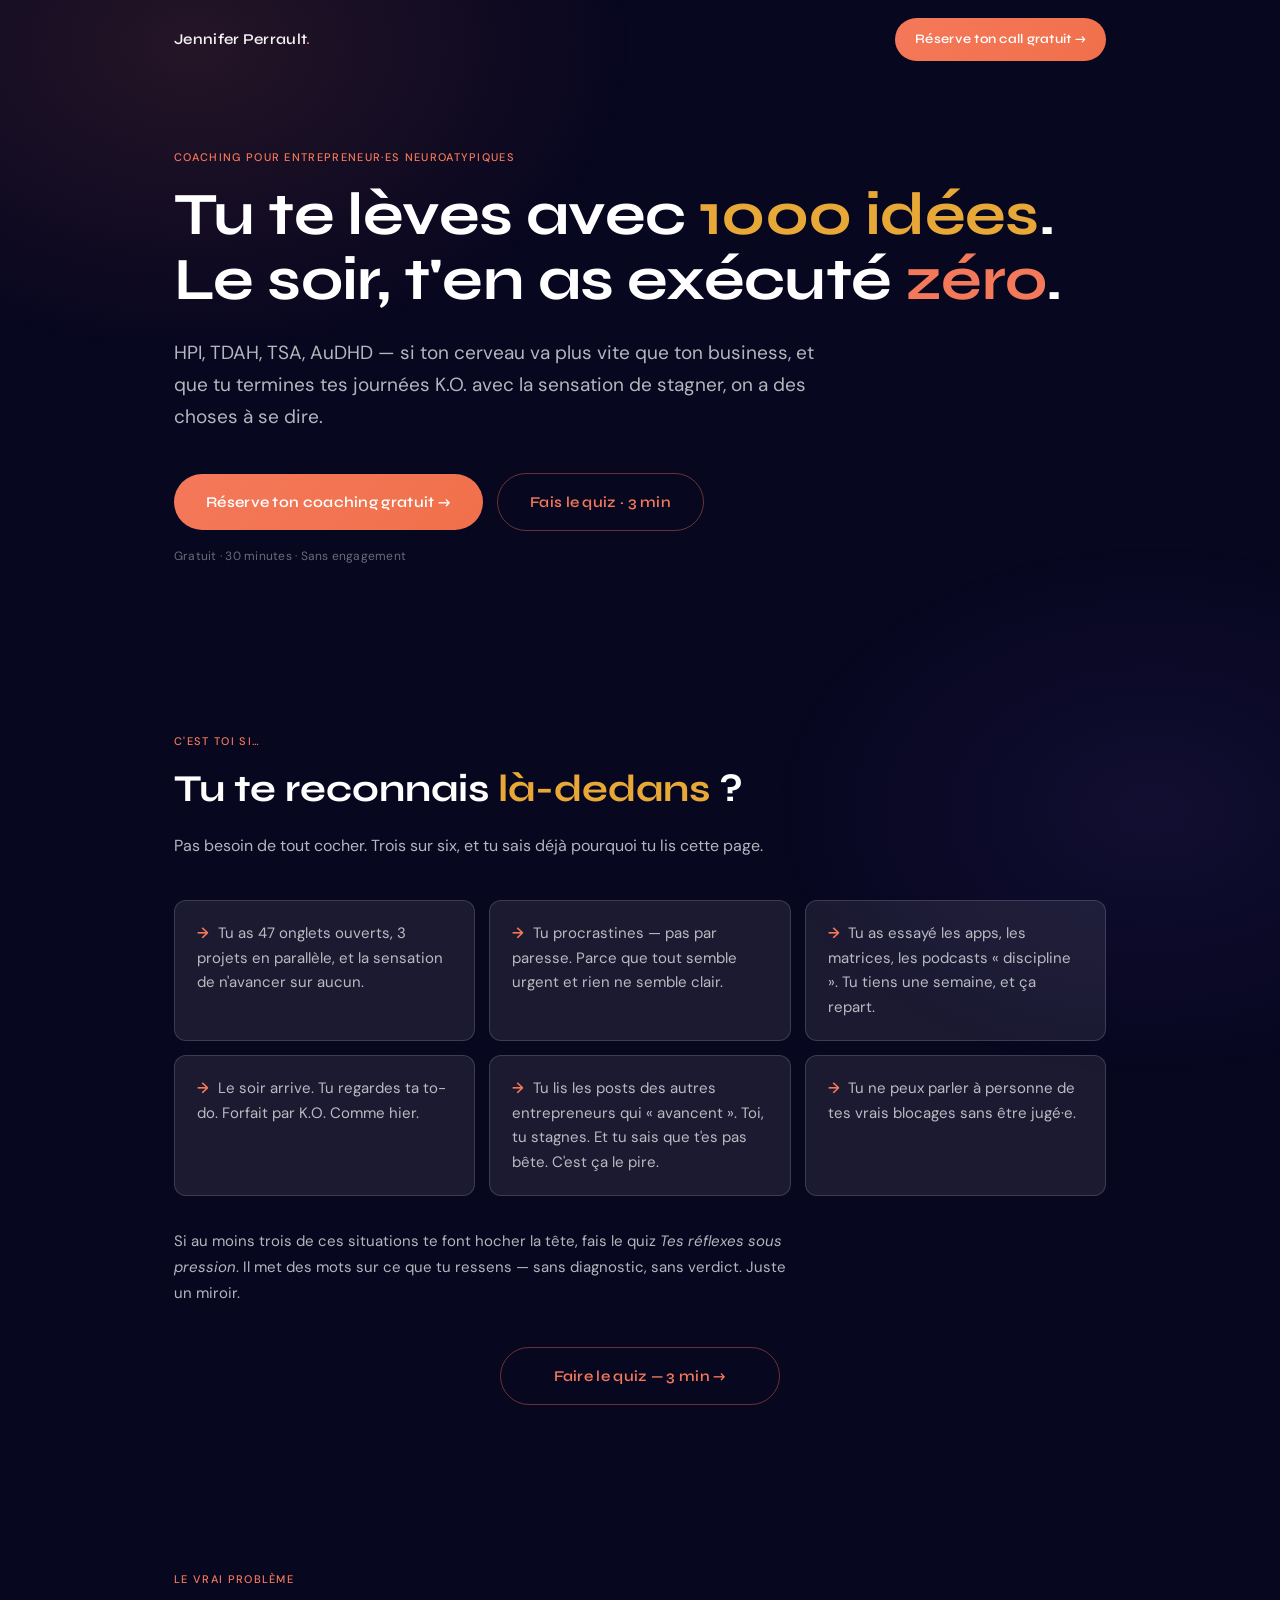
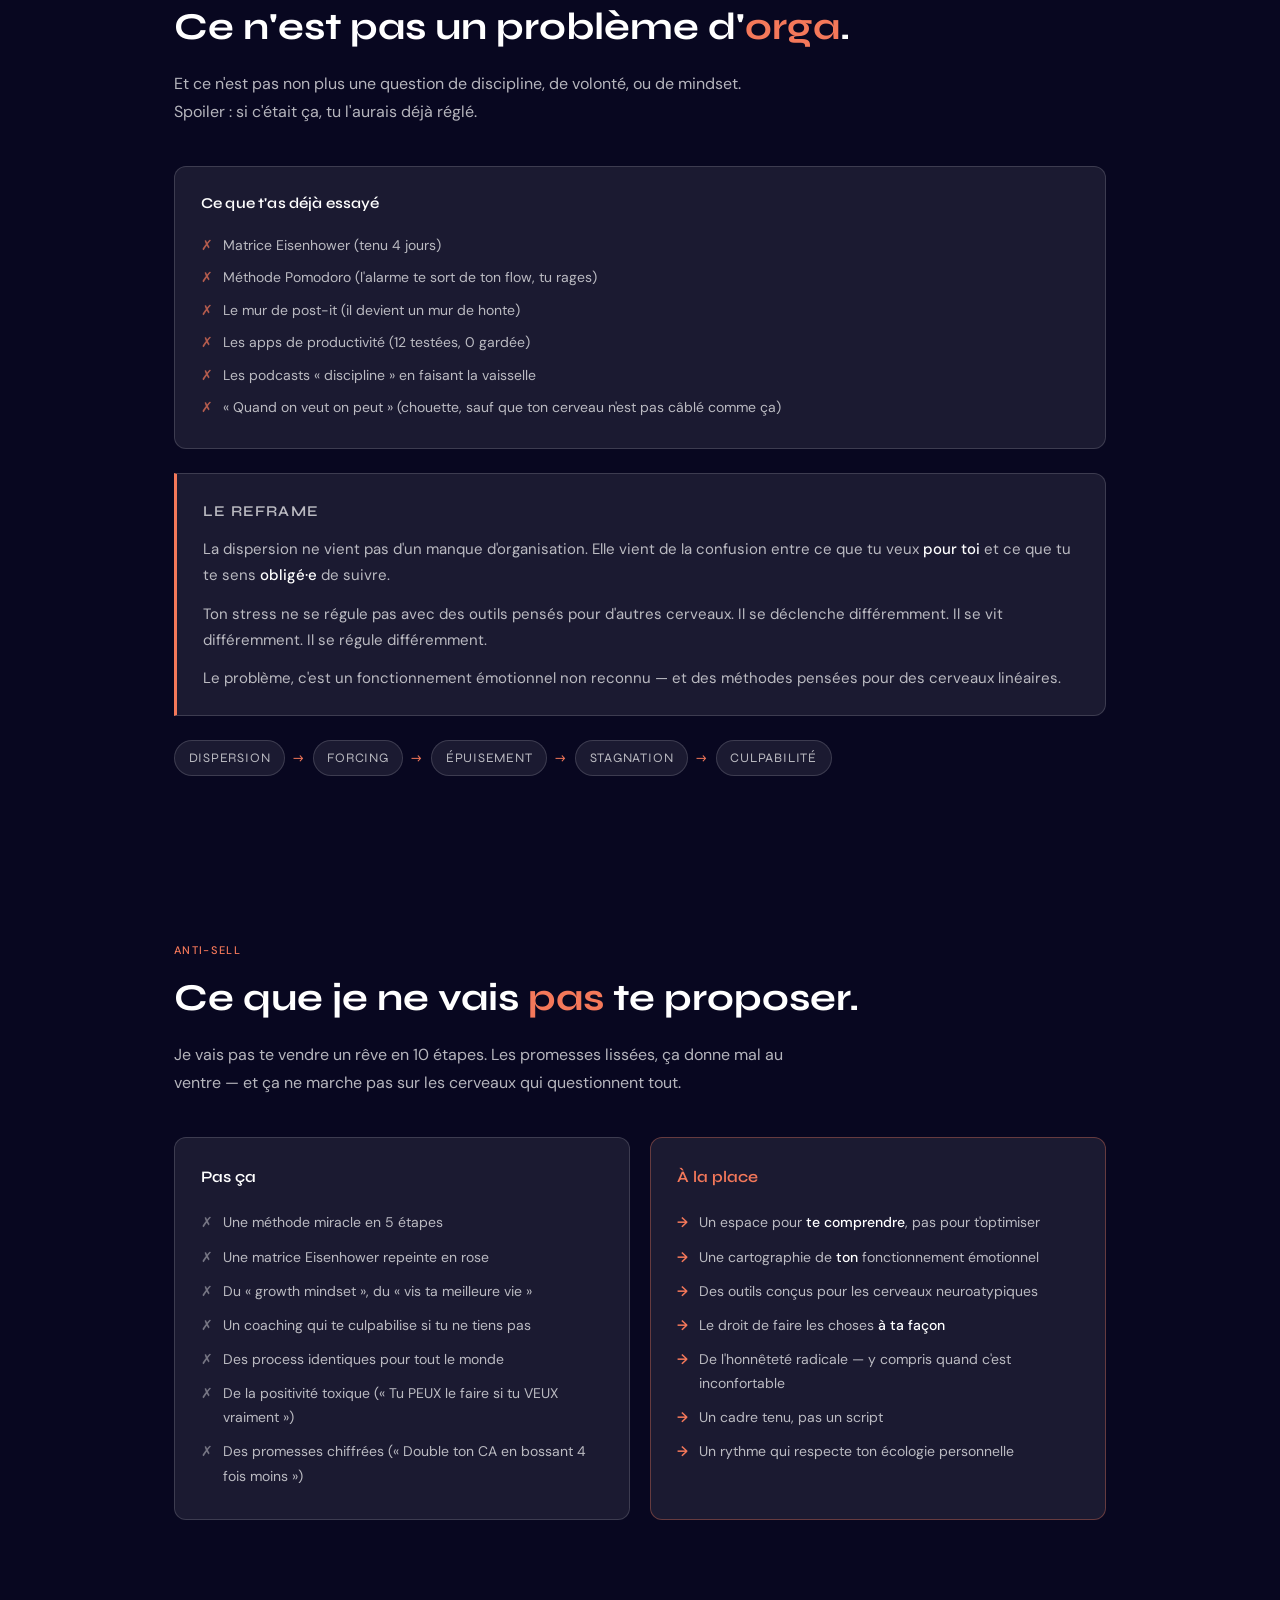
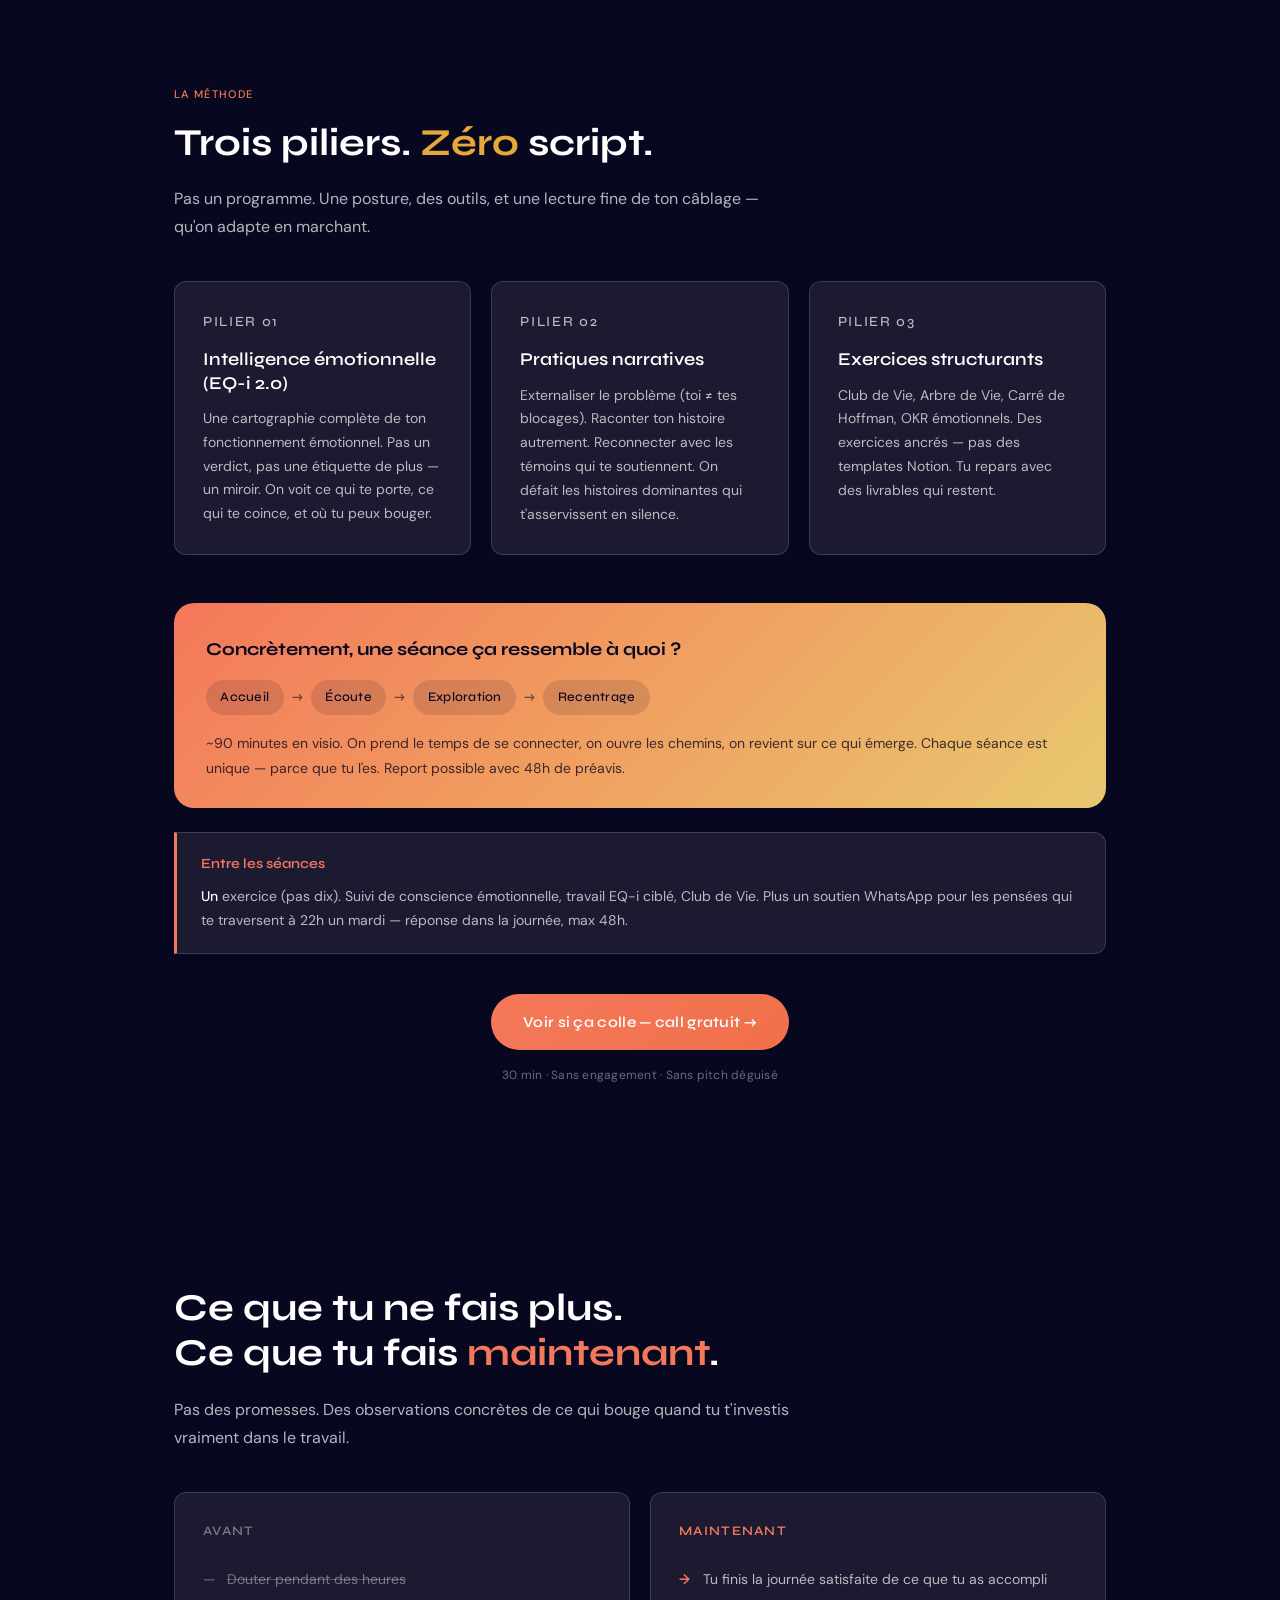
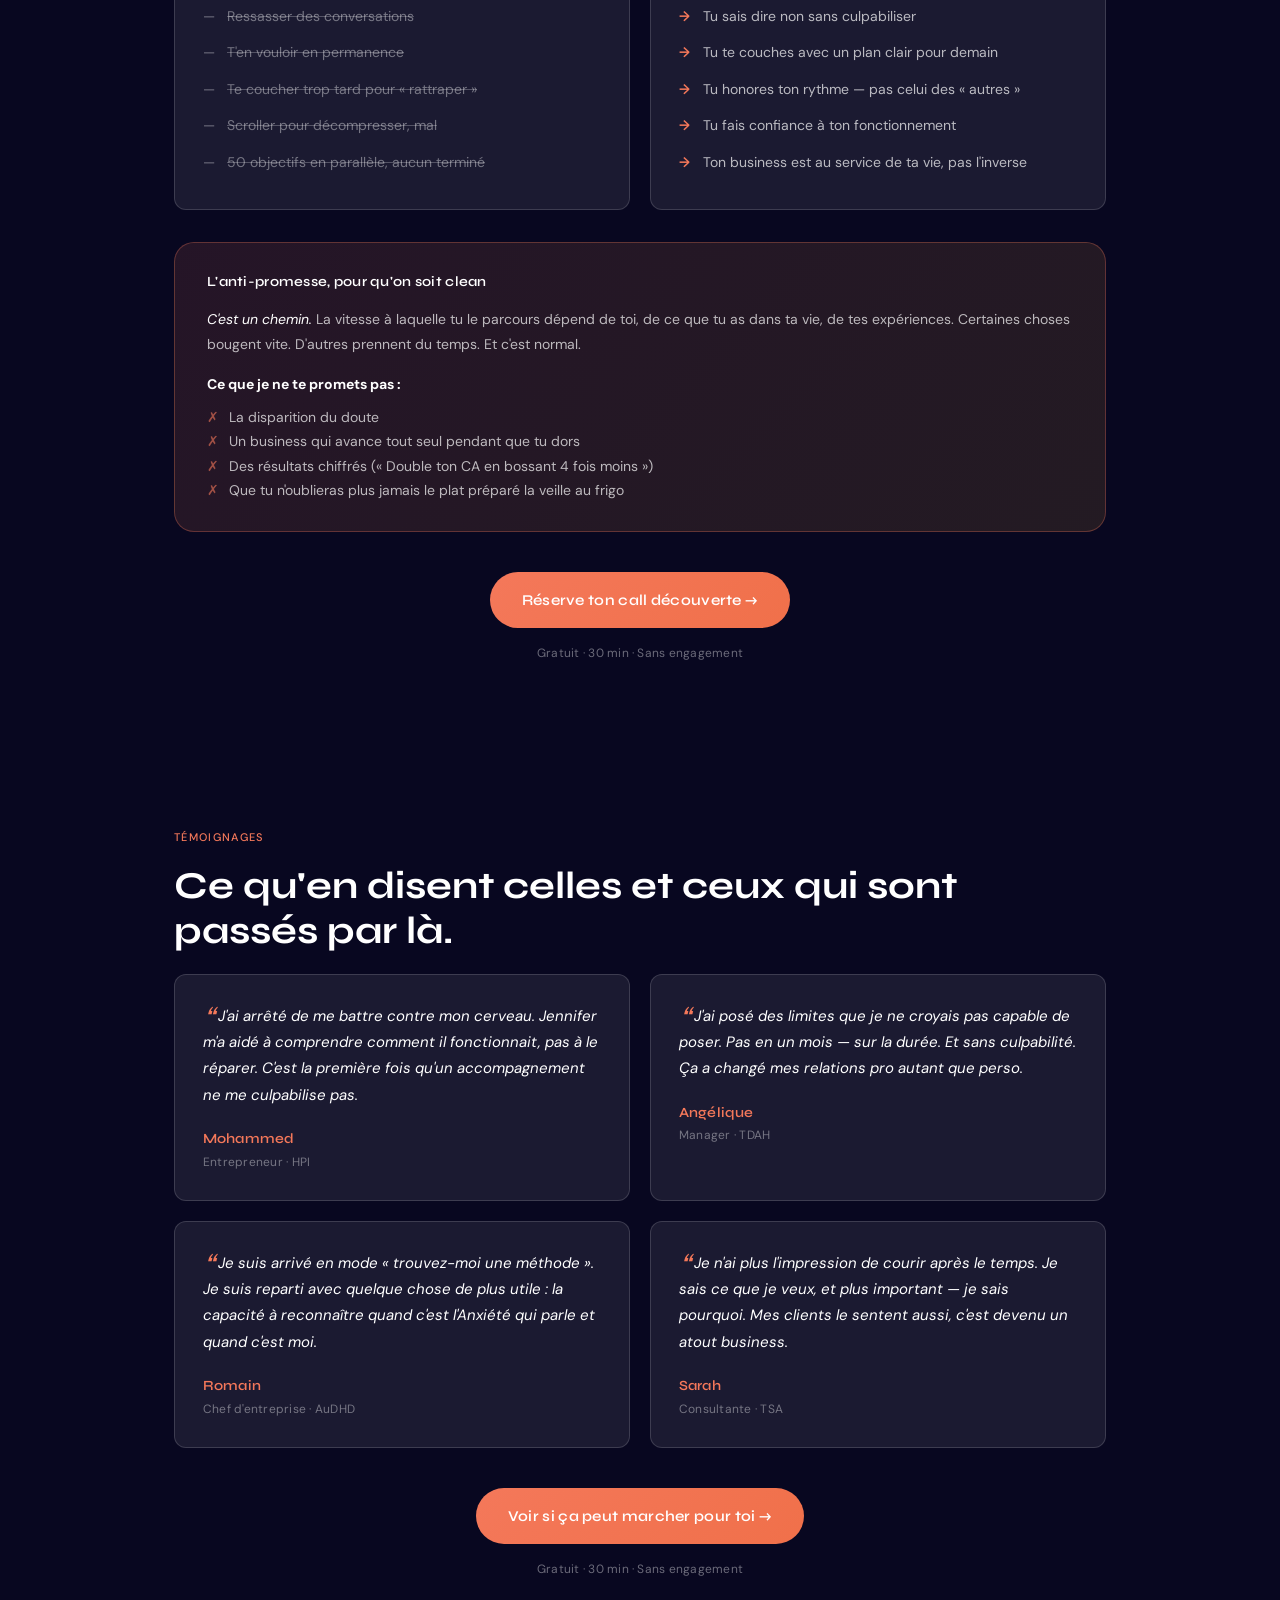
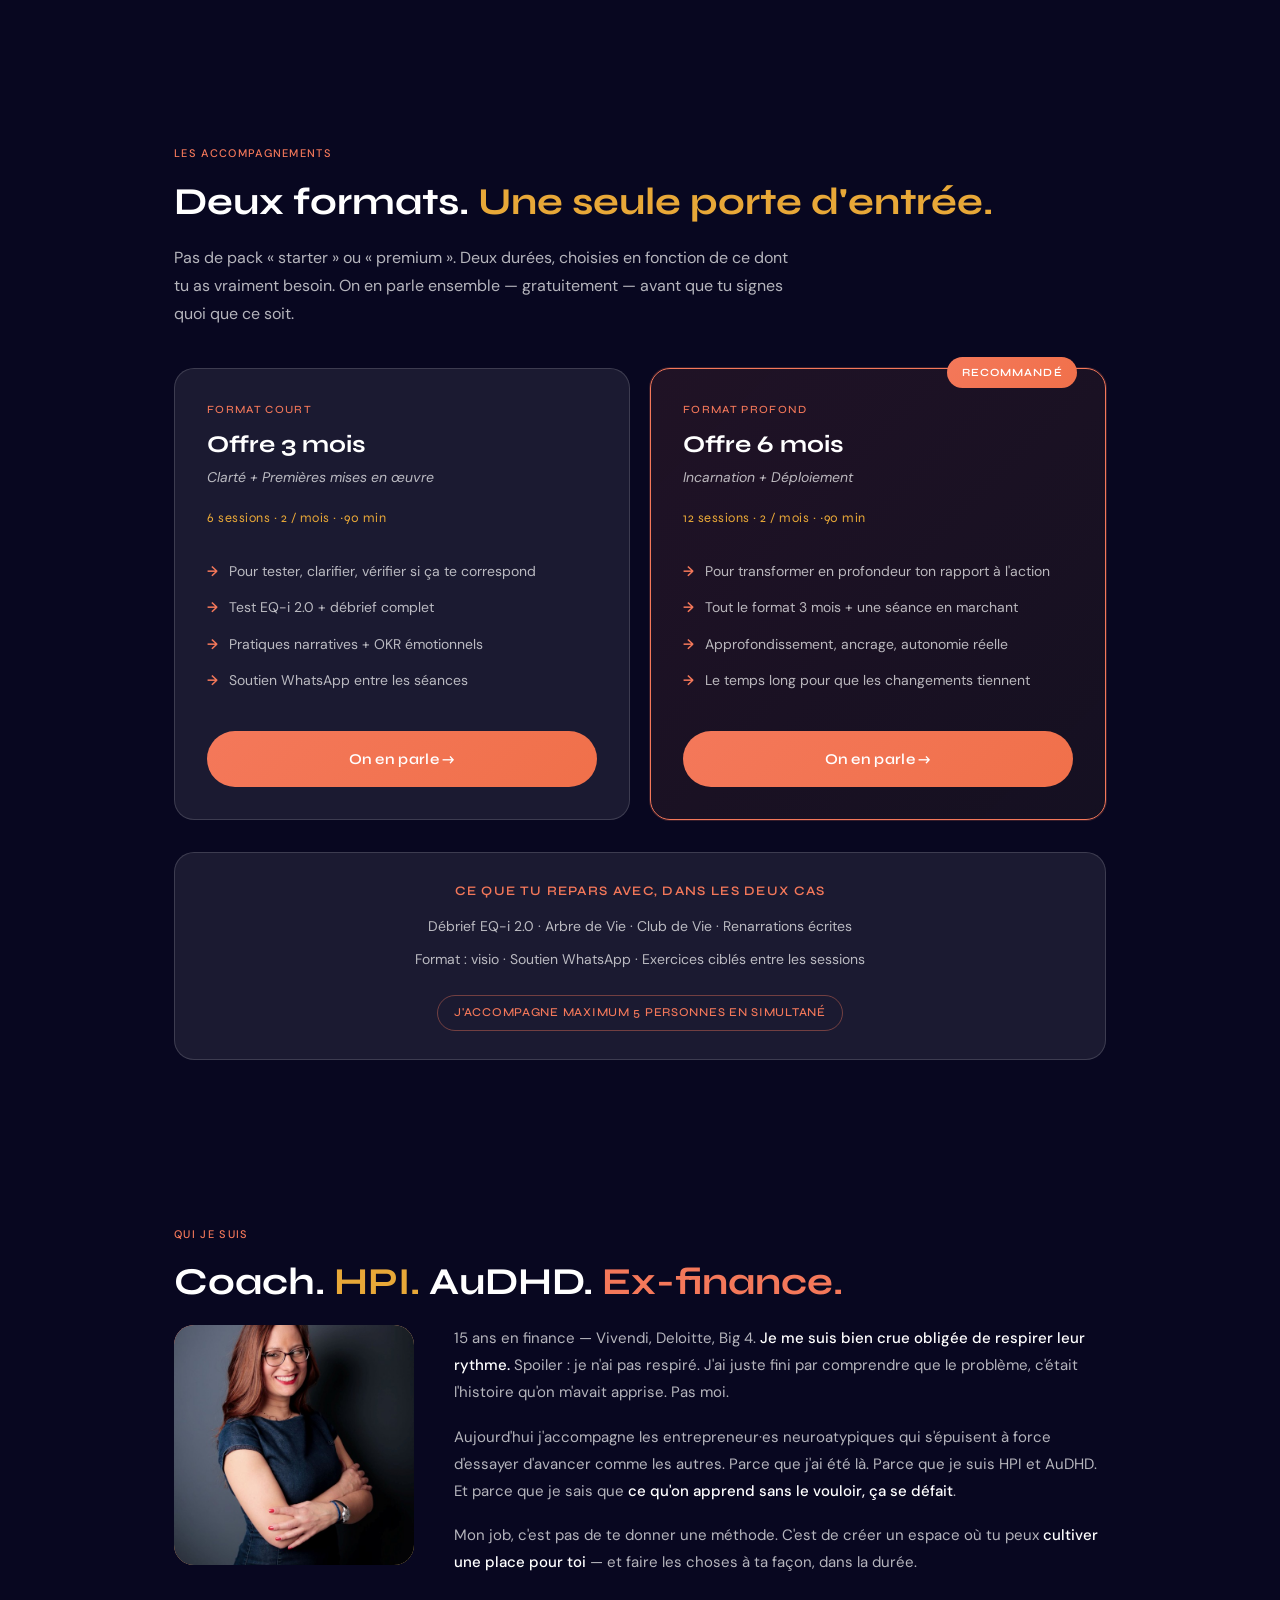
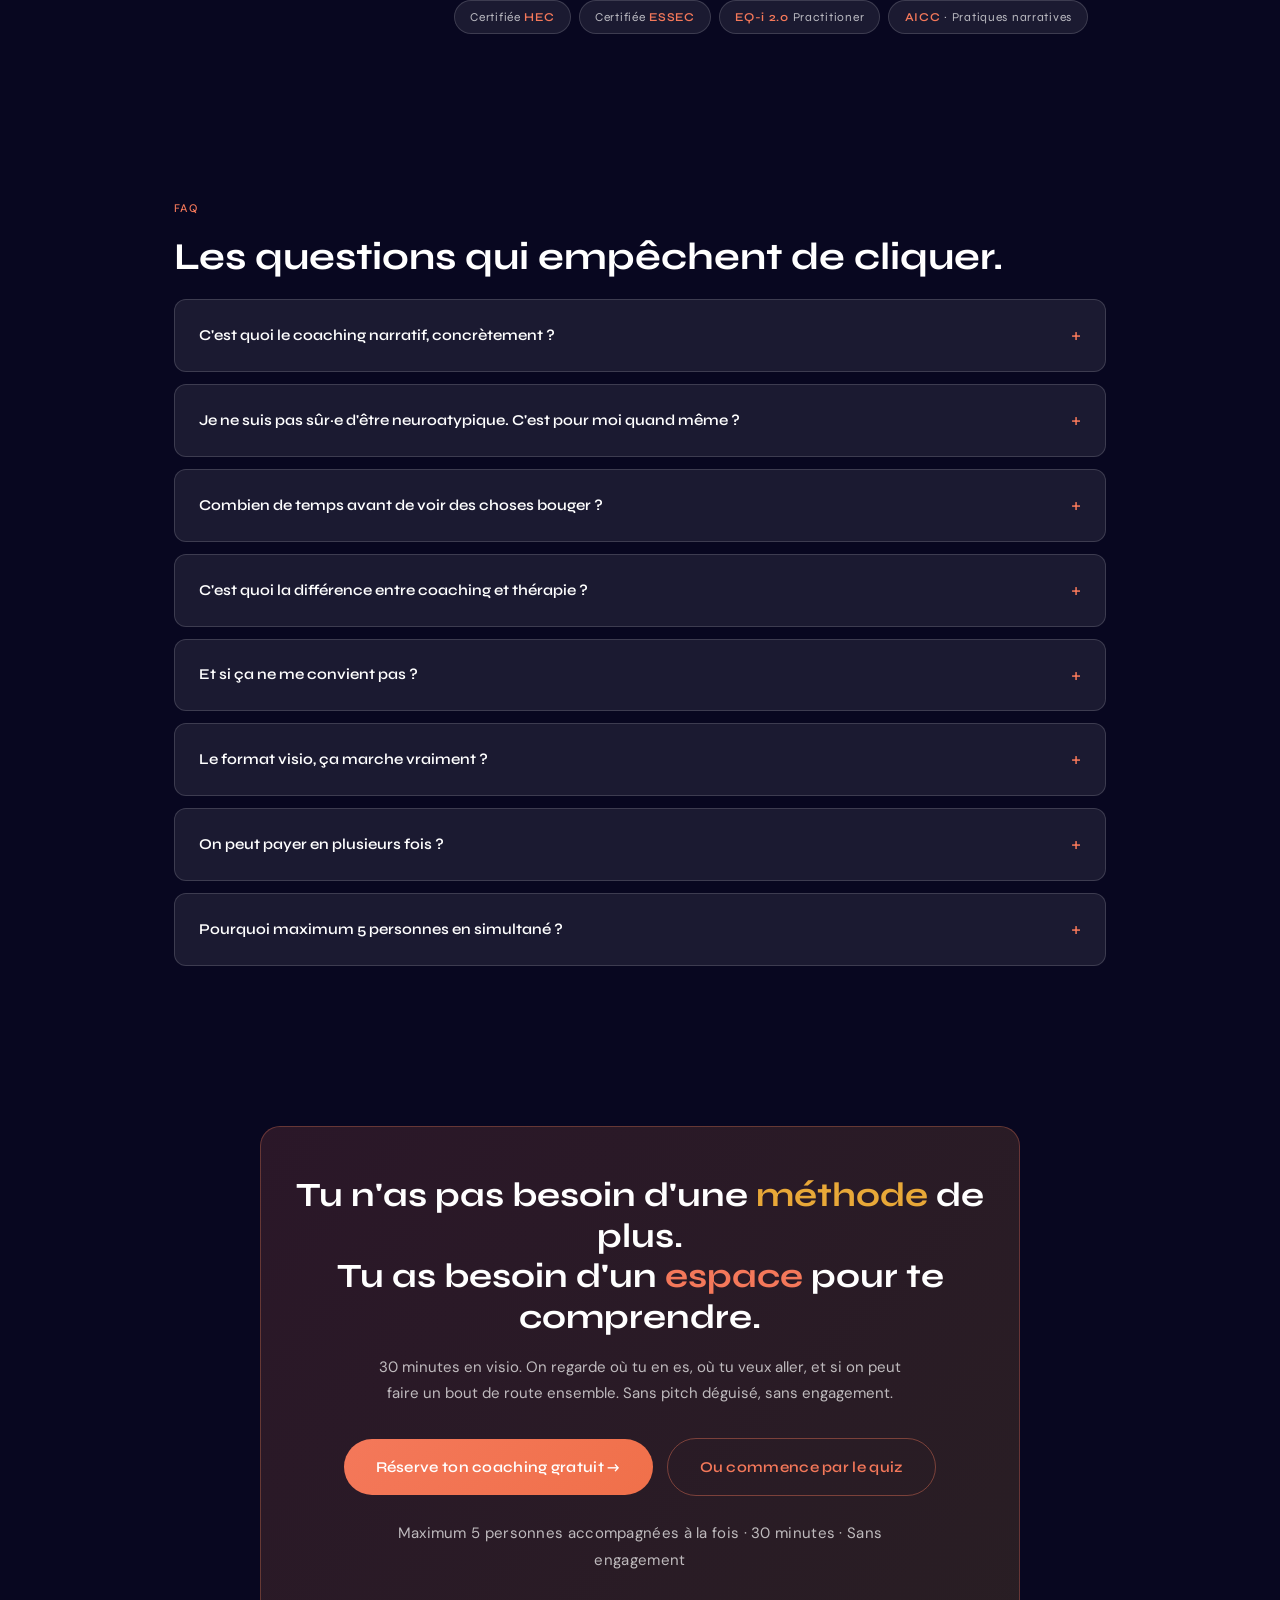
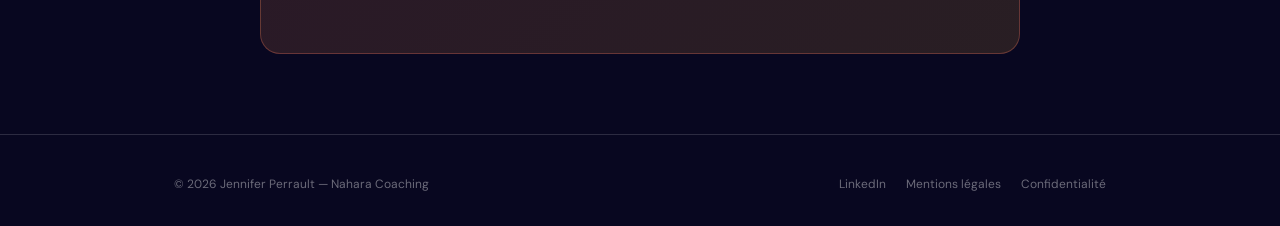
==== commit c67aff21: "update Calendly link and add Jennifer photo - replace call-decouverte with coaching-offert-tes-refle" ====
--- a/index.html
+++ b/index.html
@@ -36,7 +36,7 @@
 <header class="site-header" id="siteHeader">
   <div class="header-inner">
     <a href="#top" class="logo" aria-label="Jennifer Perrault — Retour en haut">Jennifer Perrault<span>.</span></a>
-    <a href="https://calendly.com/jennifer-perrault/call-decouverte" class="header-cta" target="_blank" rel="noopener">
+    <a href="https://calendly.com/jennifer-perrault/coaching-offert-tes-reflexes-sous-pression" class="header-cta" target="_blank" rel="noopener">
       <span class="header-cta-full">Réserve ton call gratuit</span>
       <span aria-hidden="true">→</span>
     </a>
@@ -58,7 +58,7 @@
         HPI, TDAH, TSA, AuDHD — si ton cerveau va plus vite que ton business, et que tu termines tes journées K.O. avec la sensation de stagner, on a des choses à se dire.
       </p>
       <div class="btn-group reveal">
-        <a href="https://calendly.com/jennifer-perrault/call-decouverte" class="btn btn-primary" target="_blank" rel="noopener">
+        <a href="https://calendly.com/jennifer-perrault/coaching-offert-tes-reflexes-sous-pression" class="btn btn-primary" target="_blank" rel="noopener">
           Réserve ton coaching gratuit →
         </a>
         <a href="https://quiz.khalil.dedyn.io" class="btn btn-secondary" target="_blank" rel="noopener">
@@ -241,7 +241,7 @@
       </div>
 
       <div class="cta-strip reveal">
-        <a href="https://calendly.com/jennifer-perrault/call-decouverte" class="btn btn-primary" target="_blank" rel="noopener">
+        <a href="https://calendly.com/jennifer-perrault/coaching-offert-tes-reflexes-sous-pression" class="btn btn-primary" target="_blank" rel="noopener">
           Voir si ça colle — call gratuit →
         </a>
         <span class="micro">30 min · Sans engagement · Sans pitch déguisé</span>
@@ -300,7 +300,7 @@
       </div>
 
       <div class="cta-strip reveal">
-        <a href="https://calendly.com/jennifer-perrault/call-decouverte" class="btn btn-primary" target="_blank" rel="noopener">
+        <a href="https://calendly.com/jennifer-perrault/coaching-offert-tes-reflexes-sous-pression" class="btn btn-primary" target="_blank" rel="noopener">
           Réserve ton call découverte →
         </a>
         <span class="micro">Gratuit · 30 min · Sans engagement</span>
@@ -338,7 +338,7 @@
       </div>
 
       <div class="cta-strip reveal">
-        <a href="https://calendly.com/jennifer-perrault/call-decouverte" class="btn btn-primary" target="_blank" rel="noopener">
+        <a href="https://calendly.com/jennifer-perrault/coaching-offert-tes-reflexes-sous-pression" class="btn btn-primary" target="_blank" rel="noopener">
           Voir si ça peut marcher pour toi →
         </a>
         <span class="micro">Gratuit · 30 min · Sans engagement</span>
@@ -367,7 +367,7 @@
             <li>Pratiques narratives + OKR émotionnels</li>
             <li>Soutien WhatsApp entre les séances</li>
           </ul>
-          <a href="https://calendly.com/jennifer-perrault/call-decouverte" class="btn btn-primary" target="_blank" rel="noopener">On en parle →</a>
+          <a href="https://calendly.com/jennifer-perrault/coaching-offert-tes-reflexes-sous-pression" class="btn btn-primary" target="_blank" rel="noopener">On en parle →</a>
         </article>
 
         <article class="offer featured reveal">
@@ -382,7 +382,7 @@
             <li>Approfondissement, ancrage, autonomie réelle</li>
             <li>Le temps long pour que les changements tiennent</li>
           </ul>
-          <a href="https://calendly.com/jennifer-perrault/call-decouverte" class="btn btn-primary" target="_blank" rel="noopener">On en parle →</a>
+          <a href="https://calendly.com/jennifer-perrault/coaching-offert-tes-reflexes-sous-pression" class="btn btn-primary" target="_blank" rel="noopener">On en parle →</a>
         </article>
       </div>
 
@@ -402,9 +402,8 @@
       <h2 id="about-h2" class="section-title reveal">Coach. <span>HPI.</span> AuDHD. <em>Ex-finance.</em></h2>
 
       <div class="about">
-        <div class="about-photo reveal" aria-hidden="true">
-          <!-- Remplacer par <img src="assets/img/jennifer.jpg" alt="Jennifer Perrault" loading="lazy" /> -->
-          JP
+        <div class="about-photo reveal">
+          <img src="assets/img/jennifer.jpg" alt="Jennifer Perrault" loading="lazy" />
         </div>
         <div class="about-text reveal">
           <p>
@@ -509,7 +508,7 @@
           30 minutes en visio. On regarde où tu en es, où tu veux aller, et si on peut faire un bout de route ensemble. Sans pitch déguisé, sans engagement.
         </p>
         <div class="btn-group">
-          <a href="https://calendly.com/jennifer-perrault/call-decouverte" class="btn btn-primary" target="_blank" rel="noopener">
+          <a href="https://calendly.com/jennifer-perrault/coaching-offert-tes-reflexes-sous-pression" class="btn btn-primary" target="_blank" rel="noopener">
             Réserve ton coaching gratuit →
           </a>
           <a href="https://quiz.khalil.dedyn.io" class="btn btn-secondary" target="_blank" rel="noopener">
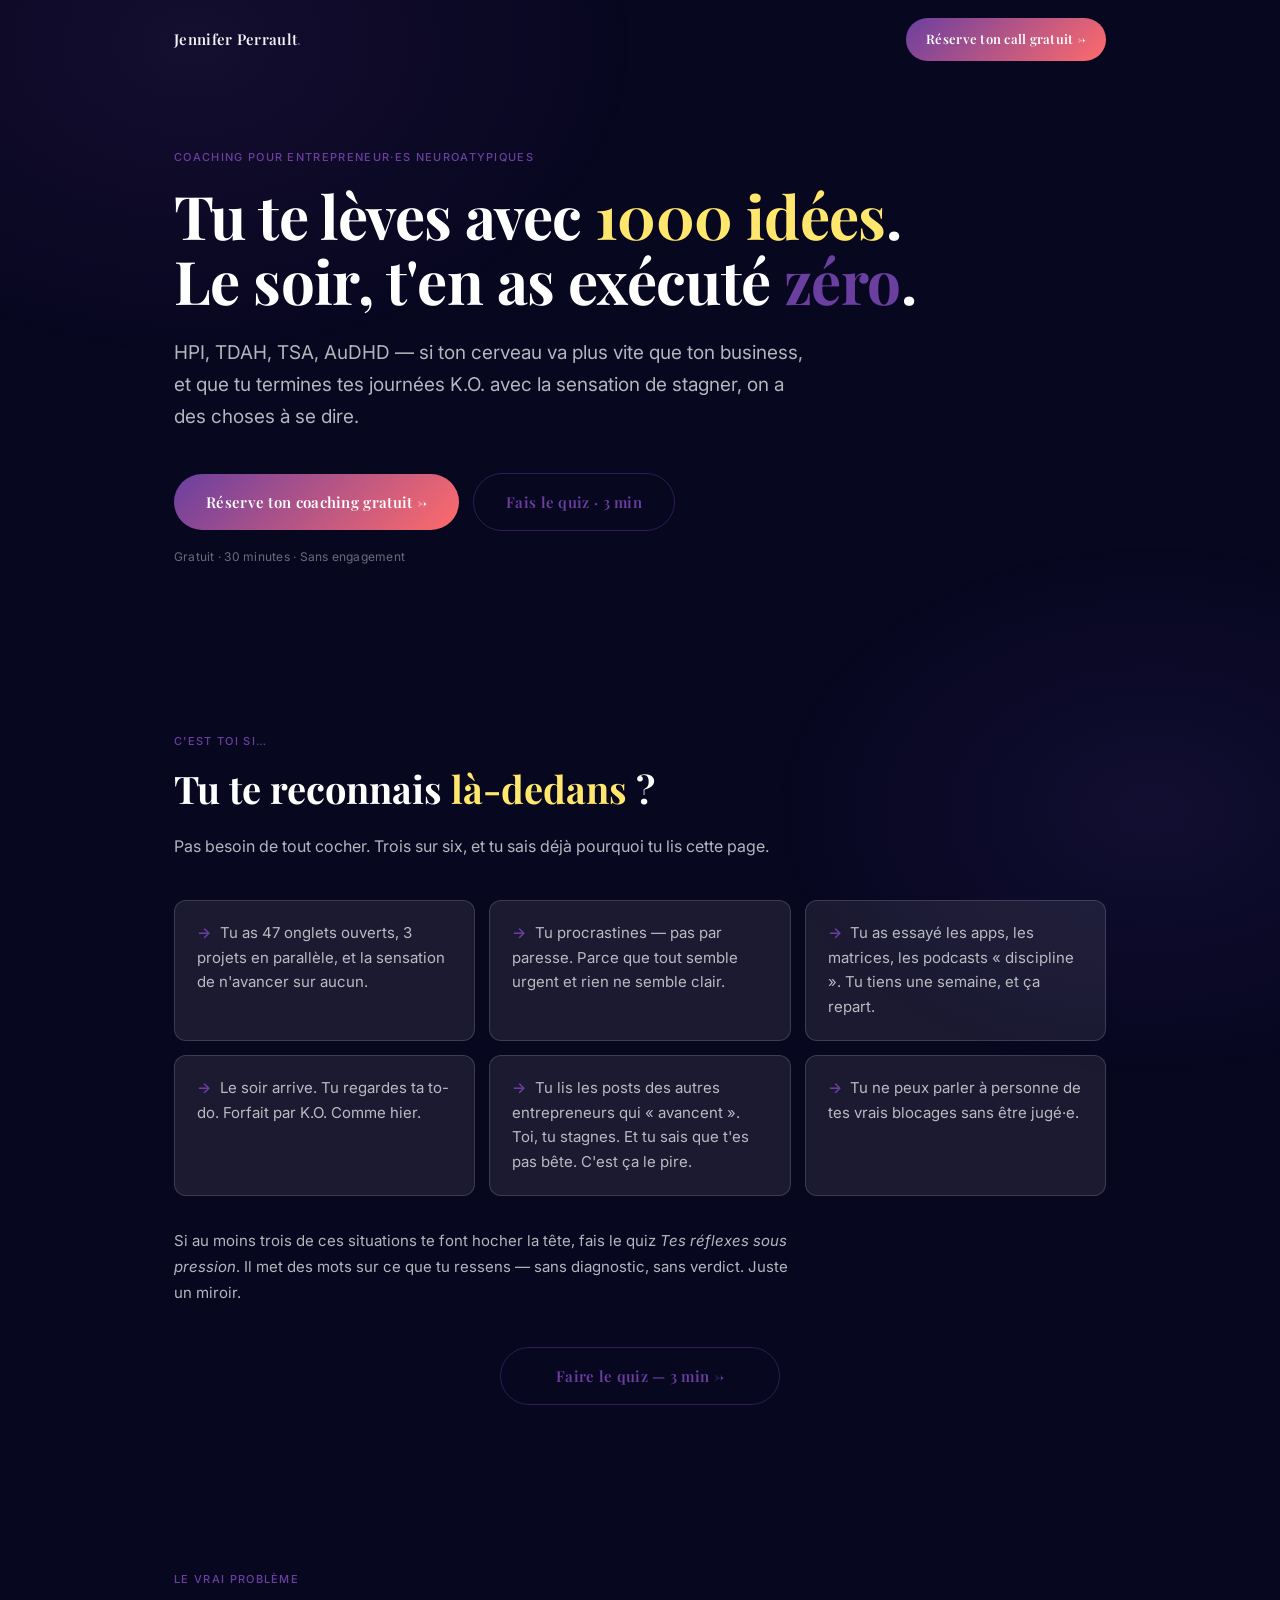
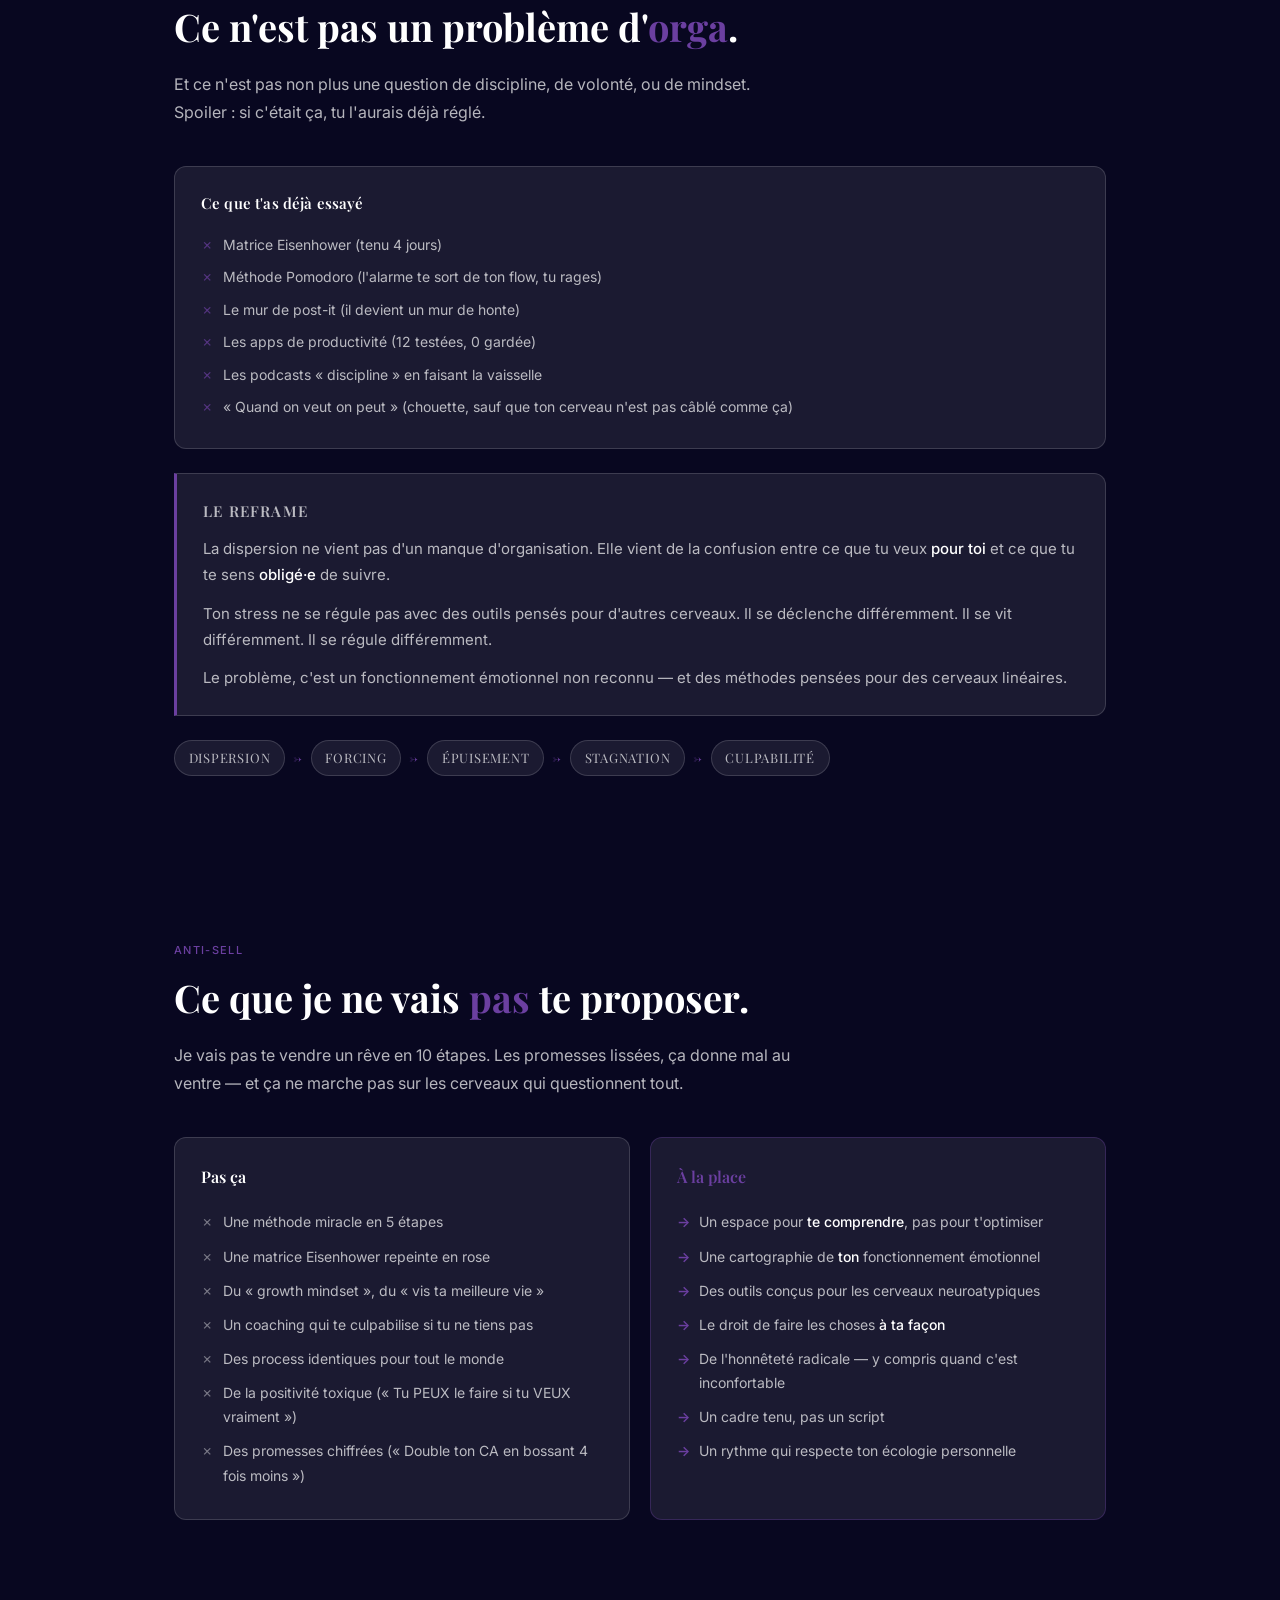
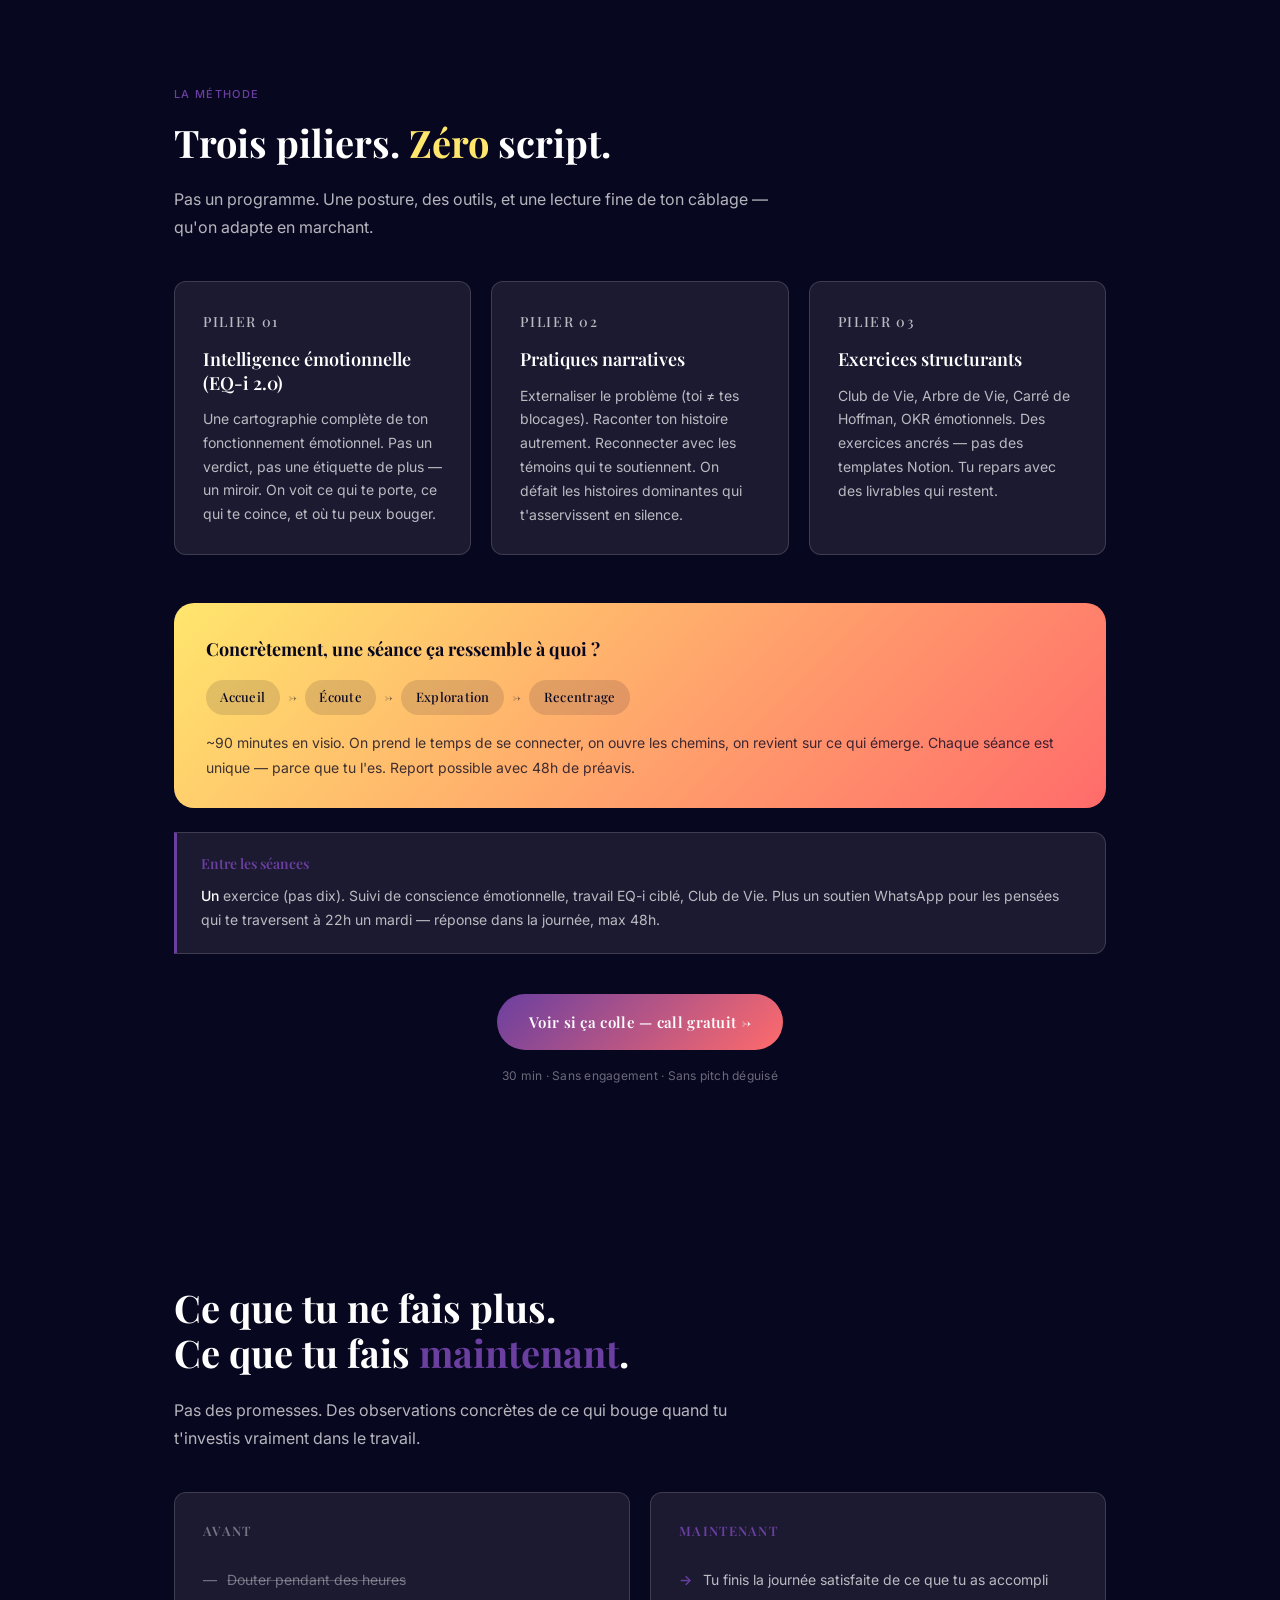
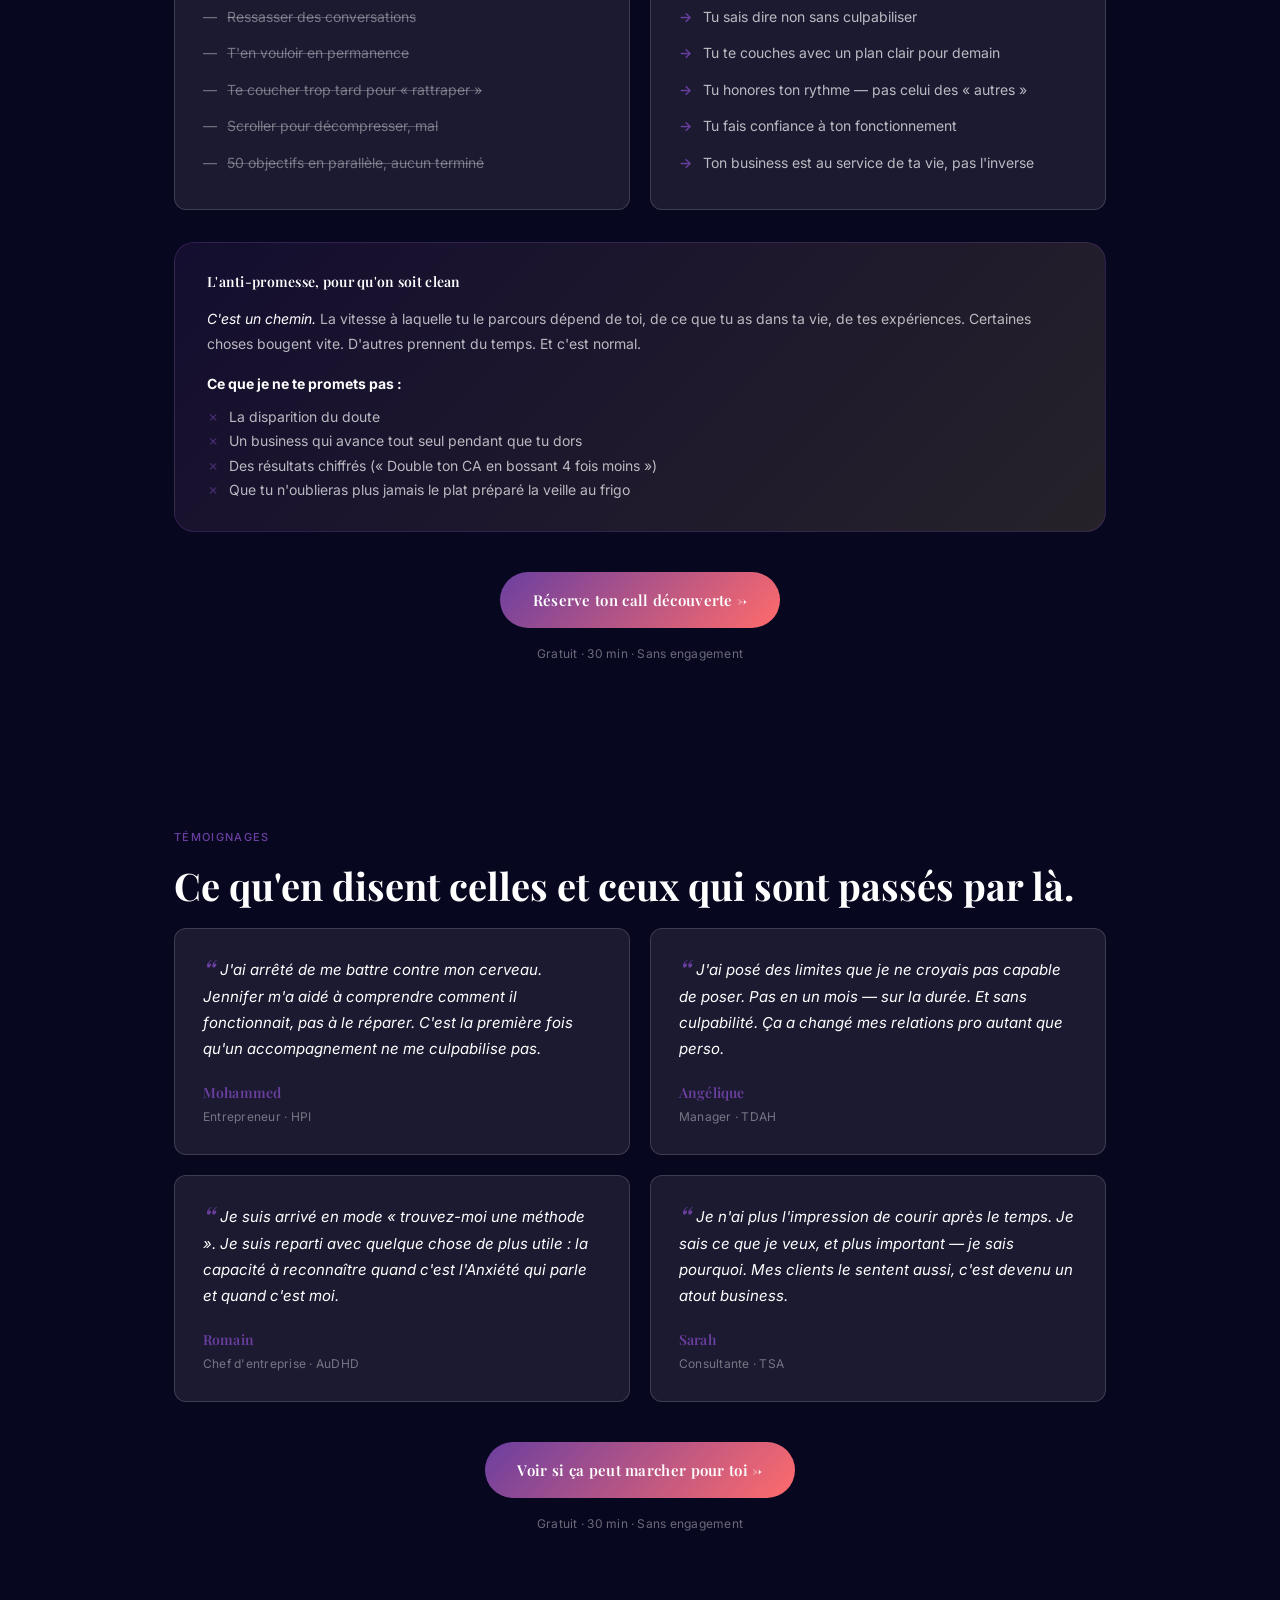
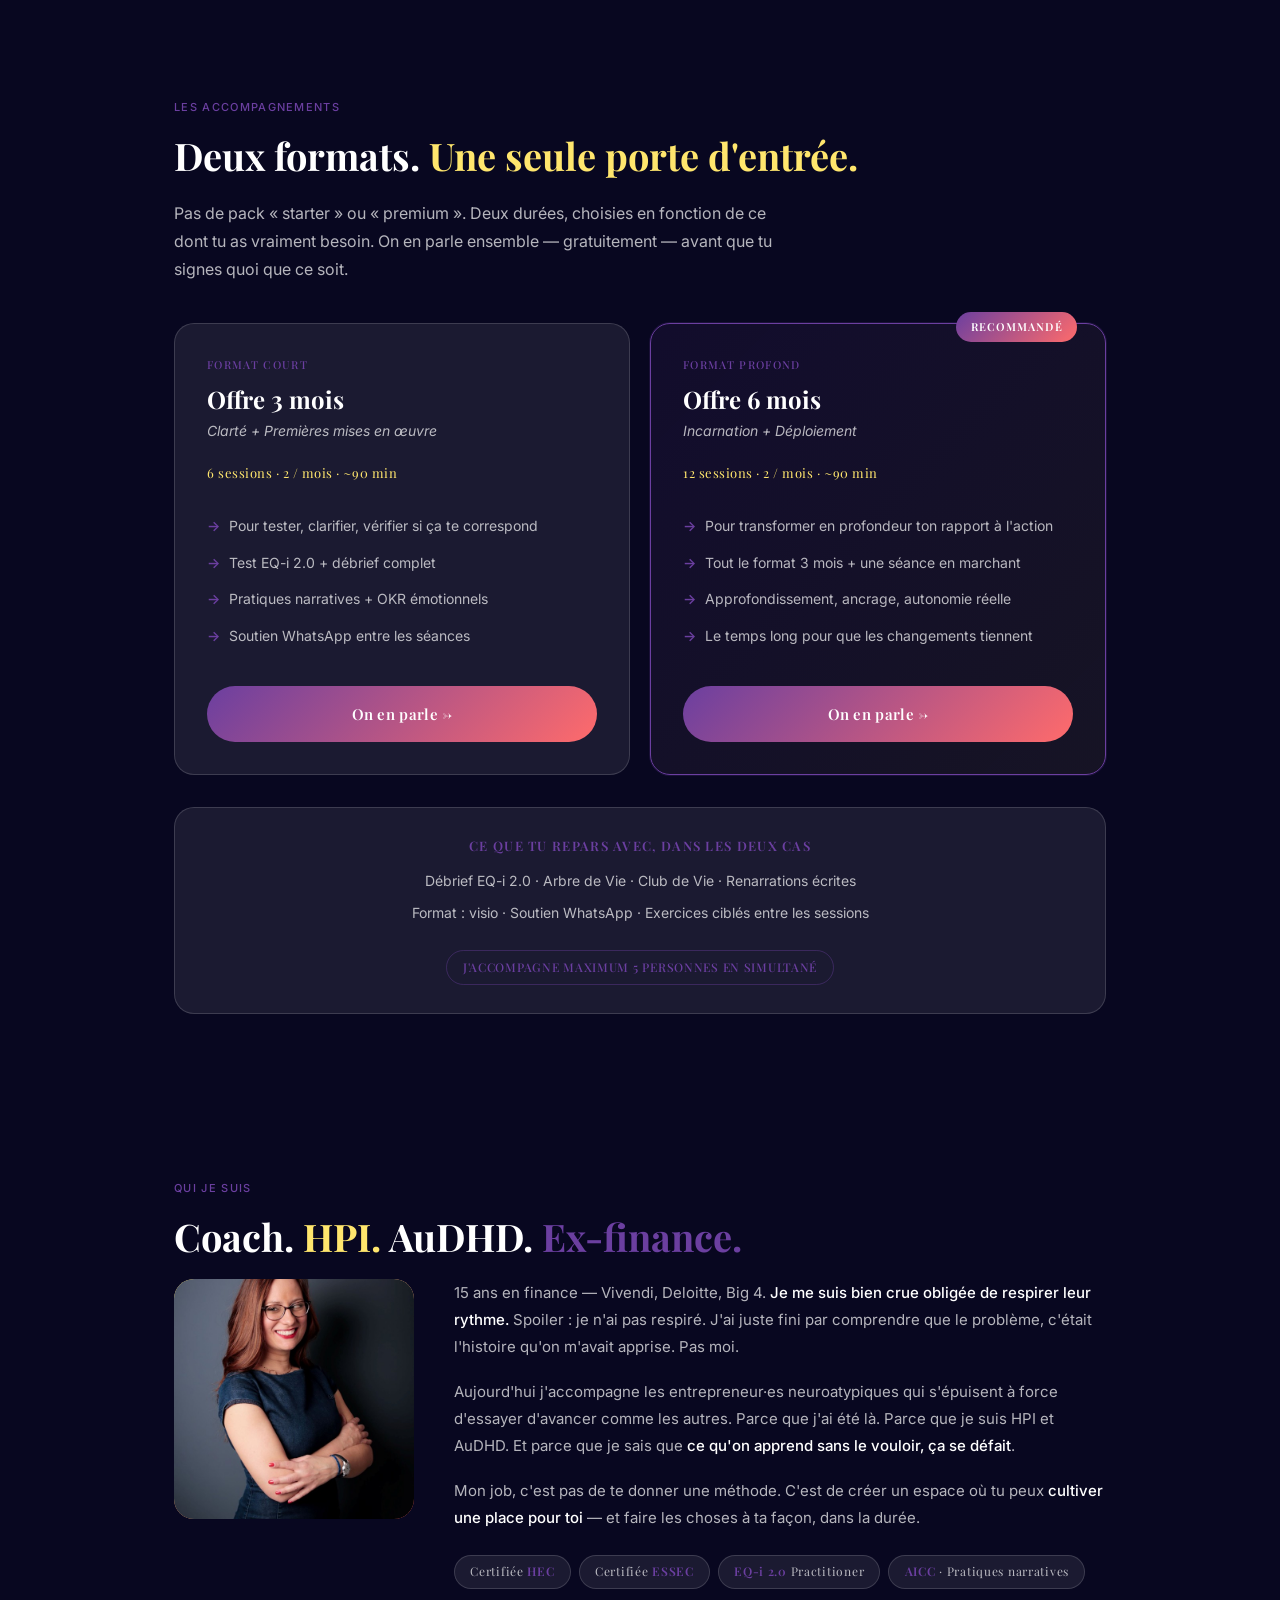
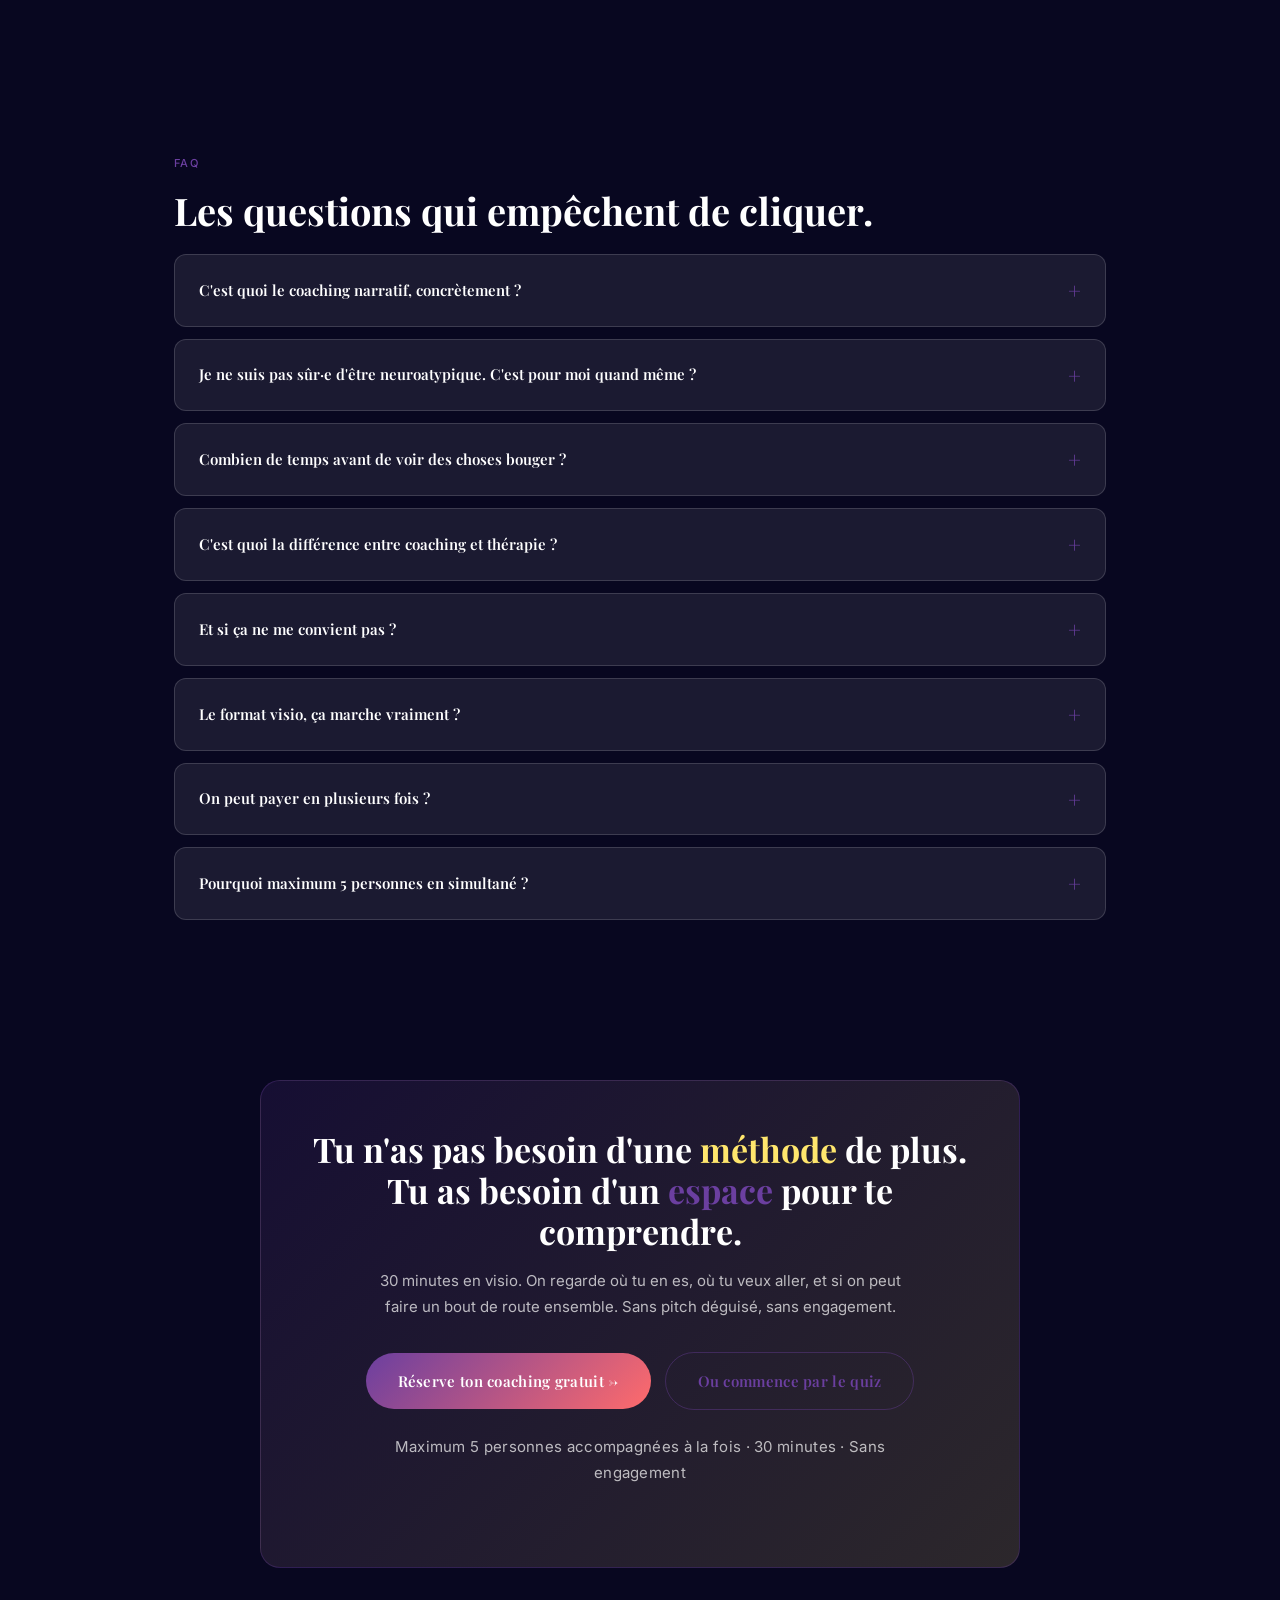
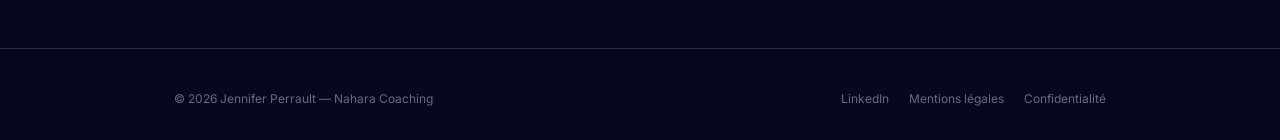
==== commit 0a196862: "add quiz page + Brevo lead capture + rebrand to live site palette - integrate quiz at /quiz/ (subfol" ====
--- a/index.html
+++ b/index.html
@@ -25,7 +25,7 @@
 
 <link rel="preconnect" href="https://fonts.googleapis.com" />
 <link rel="preconnect" href="https://fonts.gstatic.com" crossorigin />
-<link href="https://fonts.googleapis.com/css2?family=Syne:wght@400;500;600;700&family=DM+Sans:ital,wght@0,300;0,400;0,500;1,300;1,400&display=swap" rel="stylesheet" />
+<link href="https://fonts.googleapis.com/css2?family=Playfair+Display:wght@400;500;600;700&family=Inter:wght@300;400;500;600&display=swap" rel="stylesheet" />
 
 <link rel="stylesheet" href="assets/css/styles.css" />
 </head>
--- a/assets/css/styles.css
+++ b/assets/css/styles.css
@@ -7,9 +7,9 @@
 :root {
   --bg: #080720;
   --bg2: #0f0d35;
-  --coral: #F4785A;
-  --coral-light: #f7917a;
-  --gold: #E8A838;
+  --coral: #6B3FA0;
+  --coral-light: #9B6FCF;
+  --gold: #FFE66D;
   --white: #ffffff;
   --white70: rgba(255, 255, 255, 0.7);
   --white40: rgba(255, 255, 255, 0.4);
@@ -17,16 +17,16 @@
   --white08: rgba(255, 255, 255, 0.08);
   --radius: 20px;
   --radius-sm: 12px;
-  --card-gradient: linear-gradient(135deg, #f4785a 0%, #f0a060 50%, #e8c870 100%);
-  --btn-gradient: linear-gradient(135deg, var(--coral), #f0704a);
-  --shadow-cta: 0 8px 30px rgba(244, 120, 90, 0.4);
+  --card-gradient: linear-gradient(135deg, #FFE66D 0%, #FF6B6B 100%);
+  --btn-gradient: linear-gradient(135deg, var(--coral), #FF6B6B);
+  --shadow-cta: 0 8px 30px rgba(107, 63, 160, 0.4);
 }
 
 * { box-sizing: border-box; margin: 0; padding: 0; }
 html { scroll-behavior: smooth; }
 
 body {
-  font-family: 'DM Sans', sans-serif;
+  font-family: 'Inter', sans-serif;
   color: var(--white);
   background: var(--bg);
   min-height: 100vh;
@@ -43,7 +43,7 @@
   left: -20%;
   width: 70%;
   height: 70%;
-  background: radial-gradient(ellipse, rgba(244, 120, 90, 0.12) 0%, transparent 70%);
+  background: radial-gradient(ellipse, rgba(107, 63, 160, 0.12) 0%, transparent 70%);
   pointer-events: none;
   z-index: 0;
 }
@@ -73,7 +73,7 @@
   color: var(--white);
   padding: 0.75rem 1rem;
   z-index: 200;
-  font-family: 'Syne', sans-serif;
+  font-family: 'Playfair Display', serif;
   font-size: 14px;
   border-radius: 0 0 8px 0;
 }
@@ -101,7 +101,7 @@
 }
 
 .section-title {
-  font-family: 'Syne', sans-serif;
+  font-family: 'Playfair Display', serif;
   font-size: clamp(26px, 4.5vw, 38px);
   font-weight: 700;
   line-height: 1.2;
@@ -143,7 +143,7 @@
   margin: 0 auto;
 }
 .logo {
-  font-family: 'Syne', sans-serif;
+  font-family: 'Playfair Display', serif;
   font-size: 15px;
   font-weight: 600;
   color: var(--white);
@@ -152,7 +152,7 @@
 }
 .logo span { color: var(--coral); }
 .header-cta {
-  font-family: 'Syne', sans-serif;
+  font-family: 'Playfair Display', serif;
   font-size: 13px;
   font-weight: 600;
   letter-spacing: 0.02em;
@@ -171,7 +171,7 @@
   align-items: center;
   justify-content: center;
   gap: 0.4rem;
-  font-family: 'Syne', sans-serif;
+  font-family: 'Playfair Display', serif;
   font-size: 15px;
   font-weight: 600;
   letter-spacing: 0.02em;
@@ -187,10 +187,10 @@
 .btn-secondary {
   background: transparent;
   color: var(--coral);
-  border: 1px solid rgba(244, 120, 90, 0.4);
+  border: 1px solid rgba(107, 63, 160, 0.4);
 }
 .btn-secondary:hover {
-  background: rgba(244, 120, 90, 0.1);
+  background: rgba(107, 63, 160, 0.1);
   border-color: var(--coral);
   color: var(--white);
 }
@@ -200,7 +200,7 @@
 /* ---------- Hero ---------- */
 .hero { padding-top: 4rem; padding-bottom: 5rem; }
 .hero h1 {
-  font-family: 'Syne', sans-serif;
+  font-family: 'Playfair Display', serif;
   font-size: clamp(34px, 6.5vw, 60px);
   font-weight: 700;
   line-height: 1.08;
@@ -237,8 +237,8 @@
   transition: all 0.25s ease;
 }
 .id-card:hover {
-  background: rgba(244, 120, 90, 0.08);
-  border-color: rgba(244, 120, 90, 0.4);
+  background: rgba(107, 63, 160, 0.08);
+  border-color: rgba(107, 63, 160, 0.4);
   color: var(--white);
   transform: translateX(4px);
 }
@@ -265,7 +265,7 @@
   padding: 1.5rem 1.625rem;
 }
 .tried-list h3 {
-  font-family: 'Syne', sans-serif;
+  font-family: 'Playfair Display', serif;
   font-size: 15px;
   font-weight: 600;
   color: var(--white);
@@ -295,7 +295,7 @@
   padding: 1.5rem 1.625rem;
 }
 .reframe-title {
-  font-family: 'Syne', sans-serif;
+  font-family: 'Playfair Display', serif;
   font-size: 14px;
   font-weight: 600;
   color: var(--coral);
@@ -321,7 +321,7 @@
   letter-spacing: 0.06em;
   text-transform: uppercase;
   color: var(--white40);
-  font-family: 'Syne', sans-serif;
+  font-family: 'Playfair Display', serif;
 }
 .cycle span {
   padding: 0.4rem 0.85rem;
@@ -340,9 +340,9 @@
   border-radius: var(--radius-sm);
   padding: 1.625rem;
 }
-.anti-col.positive { border-color: rgba(244, 120, 90, 0.35); }
+.anti-col.positive { border-color: rgba(107, 63, 160, 0.35); }
 .anti-col h3 {
-  font-family: 'Syne', sans-serif;
+  font-family: 'Playfair Display', serif;
   font-size: 16px;
   font-weight: 600;
   margin-bottom: 1rem;
@@ -384,9 +384,9 @@
   padding: 1.75rem;
   transition: all 0.25s ease;
 }
-.pillar:hover { border-color: rgba(244, 120, 90, 0.4); transform: translateY(-3px); }
+.pillar:hover { border-color: rgba(107, 63, 160, 0.4); transform: translateY(-3px); }
 .pillar-num {
-  font-family: 'Syne', sans-serif;
+  font-family: 'Playfair Display', serif;
   font-size: 11px;
   font-weight: 500;
   letter-spacing: 0.12em;
@@ -395,7 +395,7 @@
   margin-bottom: 0.875rem;
 }
 .pillar h3 {
-  font-family: 'Syne', sans-serif;
+  font-family: 'Playfair Display', serif;
   font-size: 18px;
   font-weight: 600;
   color: var(--white);
@@ -412,7 +412,7 @@
   margin-bottom: 1.5rem;
 }
 .session-block h3 {
-  font-family: 'Syne', sans-serif;
+  font-family: 'Playfair Display', serif;
   font-size: 18px;
   font-weight: 700;
   color: var(--bg);
@@ -424,7 +424,7 @@
   gap: 0.5rem;
   align-items: center;
   margin-bottom: 1rem;
-  font-family: 'Syne', sans-serif;
+  font-family: 'Playfair Display', serif;
   font-size: 13px;
   font-weight: 500;
   letter-spacing: 0.02em;
@@ -446,7 +446,7 @@
   margin-bottom: 2.5rem;
 }
 .between-sessions h4 {
-  font-family: 'Syne', sans-serif;
+  font-family: 'Playfair Display', serif;
   font-size: 14px;
   font-weight: 600;
   color: var(--coral);
@@ -469,7 +469,7 @@
   padding: 1.75rem;
 }
 .result-col h3 {
-  font-family: 'Syne', sans-serif;
+  font-family: 'Playfair Display', serif;
   font-size: 13px;
   font-weight: 600;
   letter-spacing: 0.1em;
@@ -503,14 +503,14 @@
   font-weight: 600;
 }
 .anti-promise {
-  background: linear-gradient(135deg, rgba(244, 120, 90, 0.12), rgba(232, 168, 56, 0.12));
-  border: 1px solid rgba(244, 120, 90, 0.3);
+  background: linear-gradient(135deg, rgba(107, 63, 160, 0.12), rgba(255, 230, 109, 0.12));
+  border: 1px solid rgba(107, 63, 160, 0.3);
   border-radius: var(--radius);
   padding: 1.75rem 2rem;
   margin-top: 1.5rem;
 }
 .anti-promise h4 {
-  font-family: 'Syne', sans-serif;
+  font-family: 'Playfair Display', serif;
   font-size: 14px;
   font-weight: 600;
   color: var(--white);
@@ -542,7 +542,7 @@
   padding: 1.75rem;
   transition: all 0.25s ease;
 }
-.testimonial:hover { border-color: rgba(244, 120, 90, 0.3); }
+.testimonial:hover { border-color: rgba(107, 63, 160, 0.3); }
 .testimonial-quote {
   font-size: 15px;
   line-height: 1.75;
@@ -553,7 +553,7 @@
 .testimonial-quote::before {
   content: '“';
   color: var(--coral);
-  font-family: 'Syne', sans-serif;
+  font-family: 'Playfair Display', serif;
   font-size: 32px;
   line-height: 0;
   display: inline-block;
@@ -561,7 +561,7 @@
   margin-right: 4px;
 }
 .testimonial-author {
-  font-family: 'Syne', sans-serif;
+  font-family: 'Playfair Display', serif;
   font-size: 14px;
   font-weight: 600;
   color: var(--coral);
@@ -589,8 +589,8 @@
 .offer:hover { transform: translateY(-3px); }
 .offer.featured {
   border-color: var(--coral);
-  background: linear-gradient(135deg, rgba(244, 120, 90, 0.10), rgba(232, 168, 56, 0.06));
-  box-shadow: 0 0 0 1px rgba(244, 120, 90, 0.2);
+  background: linear-gradient(135deg, rgba(107, 63, 160, 0.10), rgba(255, 230, 109, 0.06));
+  box-shadow: 0 0 0 1px rgba(107, 63, 160, 0.2);
 }
 .offer-badge {
   position: absolute;
@@ -598,7 +598,7 @@
   right: 1.75rem;
   background: var(--btn-gradient);
   color: var(--white);
-  font-family: 'Syne', sans-serif;
+  font-family: 'Playfair Display', serif;
   font-size: 11px;
   font-weight: 600;
   letter-spacing: 0.1em;
@@ -607,7 +607,7 @@
   border-radius: 50px;
 }
 .offer-eyebrow {
-  font-family: 'Syne', sans-serif;
+  font-family: 'Playfair Display', serif;
   font-size: 11px;
   font-weight: 500;
   letter-spacing: 0.12em;
@@ -616,7 +616,7 @@
   margin-bottom: 0.75rem;
 }
 .offer h3 {
-  font-family: 'Syne', sans-serif;
+  font-family: 'Playfair Display', serif;
   font-size: 24px;
   font-weight: 700;
   color: var(--white);
@@ -625,7 +625,7 @@
 }
 .offer-tagline { font-size: 14px; color: var(--white70); margin-bottom: 1.25rem; font-style: italic; }
 .offer-duration {
-  font-family: 'Syne', sans-serif;
+  font-family: 'Playfair Display', serif;
   font-size: 13px;
   color: var(--gold);
   margin-bottom: 1.5rem;
@@ -655,7 +655,7 @@
   text-align: center;
 }
 .offer-common h4 {
-  font-family: 'Syne', sans-serif;
+  font-family: 'Playfair Display', serif;
   font-size: 13px;
   font-weight: 600;
   color: var(--coral);
@@ -674,9 +674,9 @@
   display: inline-block;
   margin-top: 1rem;
   padding: 0.45rem 1rem;
-  border: 1px solid rgba(244, 120, 90, 0.4);
+  border: 1px solid rgba(107, 63, 160, 0.4);
   border-radius: 50px;
-  font-family: 'Syne', sans-serif;
+  font-family: 'Playfair Display', serif;
   font-size: 12px;
   font-weight: 500;
   letter-spacing: 0.06em;
@@ -698,7 +698,7 @@
   display: flex;
   align-items: center;
   justify-content: center;
-  font-family: 'Syne', sans-serif;
+  font-family: 'Playfair Display', serif;
   font-size: 64px;
   font-weight: 700;
   color: var(--bg);
@@ -731,7 +731,7 @@
   padding: 0.4rem 0.95rem;
   border: 1px solid var(--white15);
   border-radius: 50px;
-  font-family: 'Syne', sans-serif;
+  font-family: 'Playfair Display', serif;
   font-size: 12px;
   letter-spacing: 0.06em;
   color: var(--white70);
@@ -748,9 +748,9 @@
   overflow: hidden;
   transition: border-color 0.2s ease;
 }
-.faq-item[open] { border-color: rgba(244, 120, 90, 0.4); }
+.faq-item[open] { border-color: rgba(107, 63, 160, 0.4); }
 .faq-item summary {
-  font-family: 'Syne', sans-serif;
+  font-family: 'Playfair Display', serif;
   font-size: 15px;
   font-weight: 600;
   color: var(--white);
@@ -767,7 +767,7 @@
 .faq-item summary::after {
   content: '+';
   color: var(--coral);
-  font-family: 'Syne', sans-serif;
+  font-family: 'Playfair Display', serif;
   font-size: 22px;
   font-weight: 400;
   transition: transform 0.2s ease;
@@ -786,8 +786,8 @@
 
 /* ---------- CTA final ---------- */
 .final-cta {
-  background: linear-gradient(135deg, rgba(244, 120, 90, 0.15), rgba(232, 168, 56, 0.15));
-  border: 1px solid rgba(244, 120, 90, 0.3);
+  background: linear-gradient(135deg, rgba(107, 63, 160, 0.15), rgba(255, 230, 109, 0.15));
+  border: 1px solid rgba(107, 63, 160, 0.3);
   border-radius: var(--radius);
   padding: 3rem 2rem;
   text-align: center;
@@ -795,7 +795,7 @@
   max-width: 760px;
 }
 .final-cta h2 {
-  font-family: 'Syne', sans-serif;
+  font-family: 'Playfair Display', serif;
   font-size: clamp(24px, 4vw, 34px);
   font-weight: 700;
   line-height: 1.2;
@@ -825,7 +825,7 @@
   padding-bottom: 5rem;
 }
 .content-page h1 {
-  font-family: 'Syne', sans-serif;
+  font-family: 'Playfair Display', serif;
   font-size: clamp(28px, 5vw, 42px);
   font-weight: 700;
   line-height: 1.15;
@@ -838,7 +838,7 @@
   margin-bottom: 2.5rem;
 }
 .content-page h2 {
-  font-family: 'Syne', sans-serif;
+  font-family: 'Playfair Display', serif;
   font-size: 20px;
   font-weight: 600;
   color: var(--coral);
@@ -846,7 +846,7 @@
   letter-spacing: 0.01em;
 }
 .content-page h3 {
-  font-family: 'Syne', sans-serif;
+  font-family: 'Playfair Display', serif;
   font-size: 16px;
   font-weight: 600;
   color: var(--white);
@@ -861,12 +861,12 @@
 .content-page ul { padding-left: 1.5rem; margin-bottom: 1rem; }
 .content-page li { list-style: '— '; padding-left: 0.5rem; }
 .content-page strong { color: var(--white); font-weight: 500; }
-.content-page a { color: var(--coral); border-bottom: 1px solid rgba(244, 120, 90, 0.3); }
+.content-page a { color: var(--coral); border-bottom: 1px solid rgba(107, 63, 160, 0.3); }
 .content-page a:hover { border-bottom-color: var(--coral); }
 .content-page .back {
   display: inline-block;
   margin-top: 2rem;
-  font-family: 'Syne', sans-serif;
+  font-family: 'Playfair Display', serif;
   font-size: 14px;
   color: var(--white40);
   border: 1px solid var(--white15);
@@ -875,8 +875,8 @@
 }
 .content-page .back:hover { color: var(--white); border-color: var(--white40); }
 .todo-note {
-  background: linear-gradient(135deg, rgba(244, 120, 90, 0.10), rgba(232, 168, 56, 0.06));
-  border: 1px dashed rgba(244, 120, 90, 0.4);
+  background: linear-gradient(135deg, rgba(107, 63, 160, 0.10), rgba(255, 230, 109, 0.06));
+  border: 1px dashed rgba(107, 63, 160, 0.4);
   border-radius: var(--radius-sm);
   padding: 1rem 1.25rem;
   margin: 1.5rem 0;
@@ -894,7 +894,7 @@
   text-align: center;
 }
 .notfound-inner h1 {
-  font-family: 'Syne', sans-serif;
+  font-family: 'Playfair Display', serif;
   font-size: clamp(60px, 14vw, 140px);
   font-weight: 700;
   color: var(--coral);
